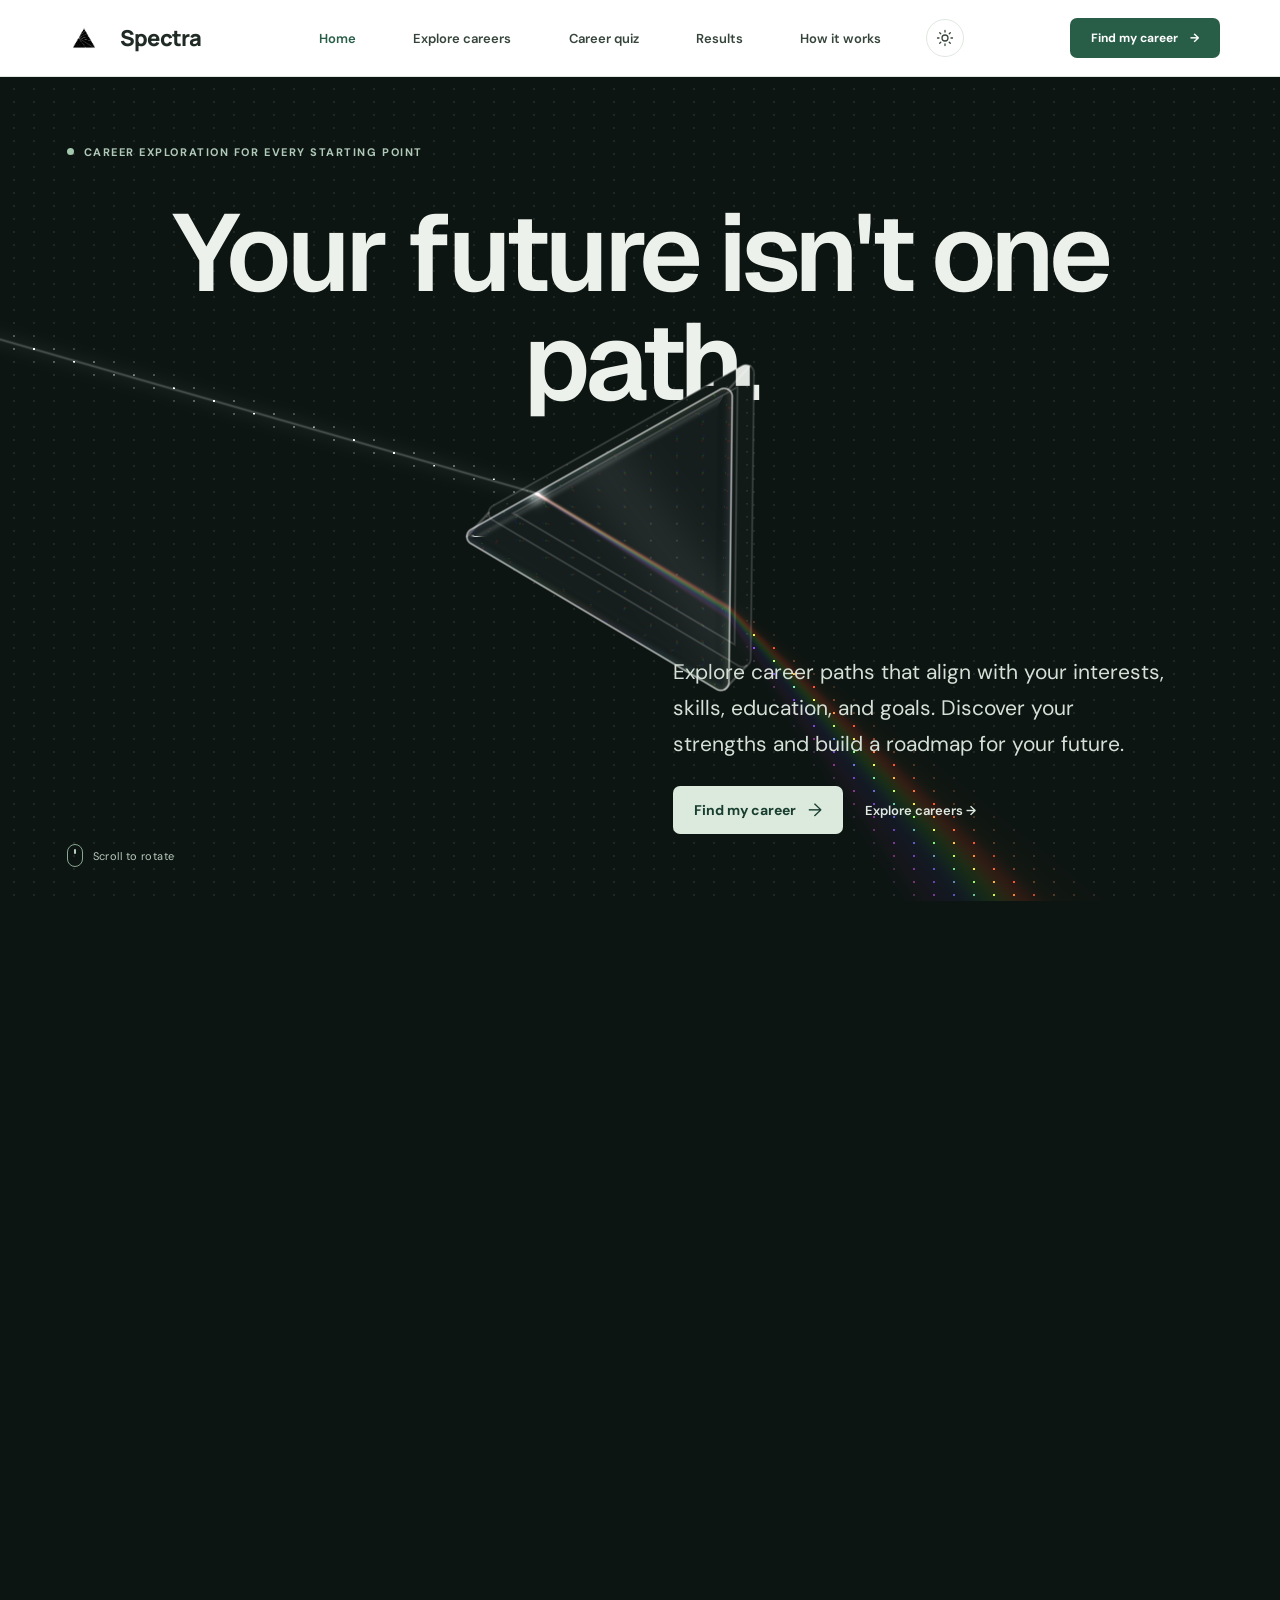
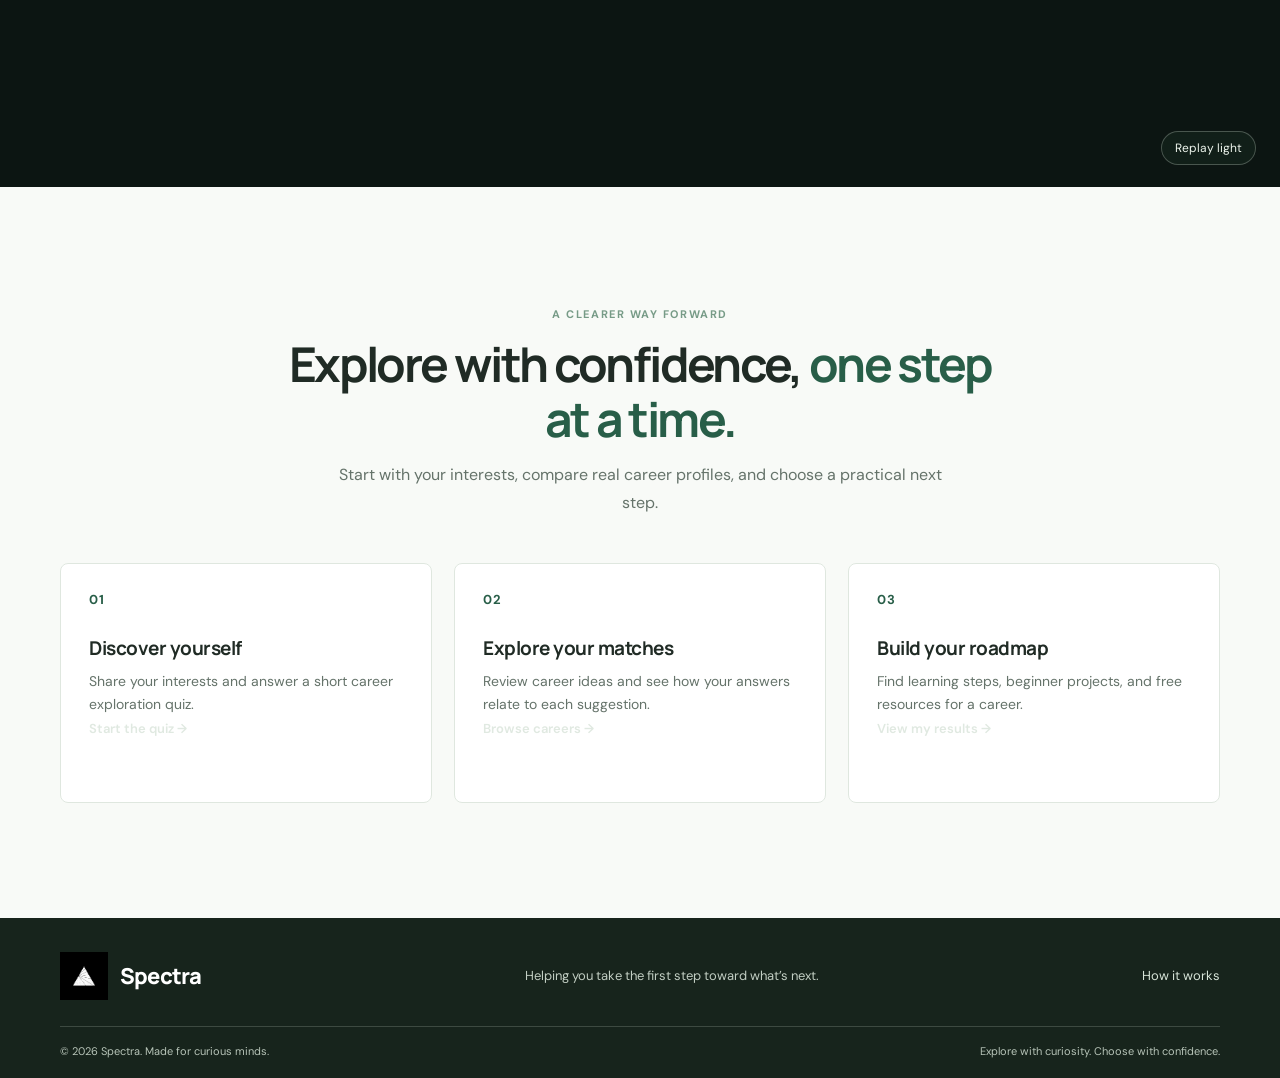
==== index.html @ 4585e91f "Build AI Career Navigator homepage" ====
<!doctype html>
<html lang="en">
<head>
  <meta charset="utf-8">
  <meta name="viewport" content="width=device-width, initial-scale=1">
  <meta name="theme-color" content="#f8faf7">
  <meta name="description" content="Explore career paths that connect your interests, skills, and goals with Spectra.">
  <title>Spectra — Find your direction</title>
  <script>
    (() => {
      let theme;
      try {
        theme = localStorage.getItem("spectra-theme");
      } catch (error) {
        console.warn("Could not read the saved theme preference.", error);
      }
      document.documentElement.dataset.theme = theme === "light" || theme === "dark"
        ? theme
        : (window.matchMedia("(prefers-color-scheme: dark)").matches ? "dark" : "light");
    })();
  </script>
  <link rel="preconnect" href="https://fonts.googleapis.com">
  <link rel="preconnect" href="https://fonts.gstatic.com" crossorigin>
  <link href="https://fonts.googleapis.com/css2?family=DM+Sans:wght@400;500;600;700&family=Manrope:wght@400;500;600;700;800&display=swap" rel="stylesheet">
  <link href="https://fonts.googleapis.com/css2?family=Geist:wght@400;500;600&display=swap" rel="stylesheet">
  <link rel="stylesheet" href="style.css">
  <script src="glass-prism.js" defer></script>
  <script src="script.js" defer></script>
</head>
<body>
  <header class="site-header">
    <nav class="navbar container" aria-label="Main navigation">
      <a class="brand" href="index.html" aria-label="Spectra home">
        <span class="brand-mark" aria-hidden="true"><img class="brand-logo-light" src="logo-light.jpeg" alt=""><img class="brand-logo-dark" src="logo-dark.jpeg" alt=""></span>
        <span>Spectra</span>
      </a>
      <button class="nav-toggle" id="nav-toggle" type="button" aria-expanded="false" aria-controls="nav-links" aria-label="Open navigation"><span></span><span></span><span></span></button>
      <div class="nav-links" id="nav-links">
        <span class="nav-hover-bg" aria-hidden="true"></span>
        <a class="nav-link" href="index.html">Home</a>
        <a class="nav-link" href="careers.html">Explore careers</a>
        <a class="nav-link" href="quiz.html">Career quiz</a>
        <a class="nav-link" href="results.html">Results</a>
        <a class="nav-link" href="about.html">How it works</a>
        <button class="theme-toggle" id="theme-toggle" type="button" aria-label="Switch theme" title="Switch theme">
          <svg class="theme-icon theme-icon-sun" viewBox="0 0 24 24" aria-hidden="true"><circle cx="12" cy="12" r="4"></circle><path d="M12 2v2m0 16v2M4.93 4.93l1.42 1.42m11.3 11.3 1.42 1.42M2 12h2m16 0h2M4.93 19.07l1.42-1.42m11.3-11.3 1.42-1.42"></path></svg>
          <svg class="theme-icon theme-icon-moon" viewBox="0 0 24 24" aria-hidden="true"><path d="M20.2 15.4A8.5 8.5 0 0 1 8.6 3.8 8.5 8.5 0 1 0 20.2 15.4Z"></path></svg>
        </button>
      </div>
      <a class="button button-small button-primary nav-cta" href="quiz.html">Find my career <span aria-hidden="true">→</span></a>
    </nav>
  </header>
  <main>
    <section class="hero prism-hero" id="home">
      <div class="prism-stage" id="prism-stage">
        <canvas class="prism-atmosphere" id="prism-atmosphere" aria-hidden="true"></canvas>
        <h1 class="visually-hidden">Your future isn't one path.</h1>
        <div class="prism-copy">
          <span class="prism-eyebrow"><span class="eyebrow-dot"></span> CAREER EXPLORATION FOR EVERY STARTING POINT</span>
          <div class="prism-bottom-copy">
            <p class="hero-description">Explore career paths that align with your interests, skills, education, and goals. Discover your strengths and build a roadmap for your future.</p>
            <div class="hero-actions">
              <a class="button button-primary explore-button" href="quiz.html">Find my career <span class="button-arrow" aria-hidden="true">→</span></a>
              <a class="text-link" href="careers.html">Explore careers <span aria-hidden="true">→</span></a>
            </div>
          </div>
        </div>
        <div class="prism-scroll-hint" id="prism-scroll-hint" aria-hidden="true"><span class="prism-scroll-wheel"></span><span id="prism-scroll-label">Scroll to rotate</span></div>
      </div>
      <button class="prism-replay" id="prism-replay" type="button">Replay light</button>
    </section>
    <section class="section-pad home-paths">
      <div class="container">
        <div class="section-heading">
          <span class="eyebrow">A CLEARER WAY FORWARD</span>
          <h2>Explore with confidence, <span class="highlight">one step at a time.</span></h2>
          <p>Start with your interests, compare real career profiles, and choose a practical next step.</p>
        </div>
        <div class="steps-grid">
          <article class="step-card"><div class="step-number">01</div><h3>Discover yourself</h3><p>Share your interests and answer a short career exploration quiz.</p><a class="text-link" href="quiz.html">Start the quiz →</a></article>
          <article class="step-card"><div class="step-number">02</div><h3>Explore your matches</h3><p>Review career ideas and see how your answers relate to each suggestion.</p><a class="text-link" href="careers.html">Browse careers →</a></article>
          <article class="step-card"><div class="step-number">03</div><h3>Build your roadmap</h3><p>Find learning steps, beginner projects, and free resources for a career.</p><a class="text-link" href="results.html">View my results →</a></article>
        </div>
      </div>
    </section>
  </main>
  <footer class="site-footer">
    <div class="container footer-main">
      <a class="brand footer-brand" href="index.html" aria-label="Spectra home"><span class="brand-mark" aria-hidden="true"><img class="brand-logo-dark" src="logo-dark.jpeg" alt=""></span><span>Spectra</span></a>
      <p>Helping you take the first step toward what’s next.</p>
      <a class="footer-top-link" href="about.html">How it works</a>
    </div>
    <div class="container footer-bottom"><span>© <span id="current-year">2026</span> Spectra. Made for curious minds.</span><span>Explore with curiosity. Choose with confidence.</span></div>
  </footer>
</body>
</html>
---- style.css ----
:root {
  color-scheme: light;
  --ink: #202b25;
  --ink-soft: #36453b;
  --muted: #65736a;
  --green: #285e48;
  --green-dark: #1b4936;
  --teal: #2d716c;
  --sage: #e8efe8;
  --paper: #f8faf7;
  --surface: #fff;
  --line: #dfe7df;
  --line-strong: #cbd8cd;
  --heading-font: "Manrope", sans-serif;
  --body-font: "DM Sans", sans-serif;
  --header-height: 76px;
}

* {
  box-sizing: border-box;
}

html {
  scroll-behavior: smooth;
  scroll-padding-top: calc(var(--header-height) + 20px);
}

body {
  margin: 0;
  background: var(--paper);
  color: var(--ink);
  font-family: var(--body-font);
  -webkit-font-smoothing: antialiased;
}

body,
button,
input,
select {
  font-family: var(--body-font);
}

a {
  color: inherit;
  text-decoration: none;
}

button {
  color: inherit;
}

button,
input,
select {
  font: inherit;
}

button:focus-visible,
a:focus-visible,
input:focus-visible,
select:focus-visible,
summary:focus-visible {
  outline: 3px solid #7cb5a2;
  outline-offset: 3px;
}

[hidden] {
  display: none !important;
}

.container {
  width: min(1160px, calc(100% - 56px));
  margin-inline: auto;
}

.visually-hidden {
  position: absolute !important;
  width: 1px;
  height: 1px;
  overflow: hidden;
  clip: rect(0, 0, 0, 0);
  white-space: nowrap;
  clip-path: inset(50%);
}

.site-header {
  position: sticky;
  z-index: 20;
  top: 0;
  border-bottom: 1px solid var(--line);
  background: rgb(255 255 255 / 96%);
  backdrop-filter: blur(14px);
}

.navbar {
  display: flex;
  min-height: var(--header-height);
  align-items: center;
  justify-content: space-between;
  gap: 26px;
}

.brand {
  display: inline-flex;
  flex: 0 0 auto;
  align-items: center;
  gap: 12px;
  font-family: var(--heading-font);
  font-size: 22px;
  font-weight: 800;
  letter-spacing: -0.8px;
}

.brand-mark {
  display: grid;
  width: 48px;
  height: 48px;
  place-items: center;
  color: var(--green);
}

.brand-mark img {
  grid-area: 1 / 1;
  display: block;
  width: 100%;
  height: 100%;
  object-fit: contain;
}

.brand-mark img.brand-logo-dark {
  display: none;
}

[data-theme="dark"] .brand-mark .brand-logo-light {
  display: none;
}

[data-theme="dark"] .brand-mark img.brand-logo-dark,
.footer-brand .brand-mark img.brand-logo-dark {
  display: block;
}

.brand-accent {
  color: var(--teal);
}

.nav-links {
  position: relative;
  display: flex;
  align-items: center;
  gap: clamp(16px, 2.6vw, 34px);
  color: var(--ink-soft);
  font-size: 13px;
  font-weight: 600;
}

.nav-link {
  position: relative;
  z-index: 1;
  display: inline-flex;
  min-height: 36px;
  align-items: center;
  padding: 0 12px;
  border-radius: 999px;
  transition: color 180ms ease;
  white-space: nowrap;
}

.nav-hover-bg {
  position: absolute;
  z-index: 0;
  top: 0;
  left: 0;
  width: 0;
  height: 0;
  border-radius: 999px;
  background: color-mix(in srgb, var(--green) 11%, transparent);
  opacity: 0;
  pointer-events: none;
  transform: translate3d(0, 0, 0);
  transition: width 220ms ease, height 220ms ease, opacity 140ms ease, transform 260ms cubic-bezier(0.2, 0.8, 0.2, 1);
}

.nav-links.has-active-link .nav-hover-bg {
  opacity: 1;
}

.nav-links .nav-link:hover,
.nav-links .nav-link:focus-visible,
.nav-links .nav-link[aria-current="page"] {
  color: var(--green);
}

.nav-links .theme-toggle {
  position: relative;
  z-index: 1;
}

.footer-top-link,
.text-link {
  transition: color 160ms ease;
}

.footer-top-link:hover,
.text-link:hover {
  color: var(--green);
}

.theme-toggle {
  display: inline-flex;
  width: 38px;
  height: 38px;
  flex: 0 0 auto;
  align-items: center;
  justify-content: center;
  border: 1px solid var(--line);
  border-radius: 50%;
  background: var(--surface);
  color: var(--ink-soft);
  cursor: pointer;
  transition: background-color 160ms ease, border-color 160ms ease, color 160ms ease;
}

.theme-toggle:hover {
  border-color: var(--green);
  color: var(--green);
}

.theme-icon {
  width: 18px;
  height: 18px;
  fill: none;
  stroke: currentColor;
  stroke-linecap: round;
  stroke-linejoin: round;
  stroke-width: 1.7;
}

.theme-icon-moon,
[data-theme="dark"] .theme-icon-sun {
  display: none;
}

[data-theme="dark"] .theme-icon-moon {
  display: block;
}

.nav-toggle {
  display: none;
}

.button {
  display: inline-flex;
  min-height: 50px;
  align-items: center;
  justify-content: center;
  gap: 12px;
  border: 1px solid transparent;
  border-radius: 7px;
  cursor: pointer;
  font-size: 14px;
  font-weight: 700;
  transition: background-color 160ms ease, border-color 160ms ease, transform 160ms ease;
}

.button:hover {
  transform: translateY(-1px);
}

.button-small {
  min-height: 40px;
  padding: 0 15px;
  font-size: 12px;
}

.button-primary {
  padding: 0 20px;
  background: var(--green);
  color: #fff;
}

.button-primary:hover {
  background: var(--green-dark);
}

.button-outline {
  border-color: var(--line-strong);
  background: var(--surface);
  color: var(--ink);
}

.button-outline:hover {
  border-color: var(--green);
  background: #f5f8f4;
}

.button-arrow {
  font-size: 18px;
  font-weight: 400;
}

.prism-hero {
  position: relative;
  height: 190svh;
  min-height: 1100px;
  background: #0c1512;
}

.prism-stage {
  position: sticky;
  top: var(--header-height);
  height: calc(100svh - var(--header-height));
  min-height: 540px;
  overflow: hidden;
  isolation: isolate;
  background: #0c1512;
  color: #f4f8f3;
  --prism-background: #0c1512;
}

.prism-atmosphere {
  position: absolute;
  z-index: 0;
  inset: 0;
  display: block;
  width: 100%;
  height: 100%;
  pointer-events: none;
}

.prism-copy {
  position: absolute;
  z-index: 1;
  inset: 0;
  display: flex;
  flex-direction: column;
  justify-content: space-between;
  padding: clamp(28px, 5.2vw, 76px);
  transition: opacity 300ms ease;
}

.prism-eyebrow,
.eyebrow {
  display: inline-flex;
  align-items: center;
  gap: 10px;
  color: #779b87;
  font-size: 11px;
  font-weight: 700;
  letter-spacing: 0.14em;
  line-height: 1.5;
}

.prism-eyebrow {
  color: #b0c9b9;
}

.eyebrow-dot {
  width: 7px;
  height: 7px;
  border-radius: 50%;
  background: #a4c8ae;
}

.prism-bottom-copy {
  width: min(540px, 100%);
  margin-left: auto;
}

.hero-description {
  max-width: 500px;
  margin: 0 0 24px;
  color: #d5e0d7;
  font-size: clamp(17px, 2vw, 21px);
  line-height: 1.7;
}

.hero-actions {
  display: flex;
  flex-wrap: wrap;
  align-items: center;
  gap: 22px;
}

.explore-button {
  min-height: 48px;
  background: #dceade;
  color: #183e2f;
}

.explore-button:hover {
  background: #f0f6ef;
}

.text-link {
  color: #e0e9e1;
  font-size: 13px;
  font-weight: 600;
}

.prism-scroll-hint {
  position: absolute;
  bottom: 34px;
  left: clamp(28px, 5.2vw, 76px);
  display: flex;
  align-items: center;
  gap: 10px;
  color: #b8c9bd;
  font-size: 11px;
  letter-spacing: 0.04em;
  transition: opacity 180ms ease;
}

.prism-scroll-wheel {
  position: relative;
  width: 16px;
  height: 23px;
  border: 1px solid #89a894;
  border-radius: 12px;
}

.prism-scroll-wheel::after {
  position: absolute;
  top: 4px;
  left: 6px;
  width: 2px;
  height: 5px;
  border-radius: 2px;
  background: #b7d1be;
  content: "";
}

.prism-replay {
  position: absolute;
  z-index: 3;
  right: 24px;
  bottom: 22px;
  padding: 8px 13px;
  border: 1px solid rgb(237 246 238 / 25%);
  border-radius: 999px;
  background: rgb(20 36 28 / 72%);
  color: #eef5ed;
  cursor: pointer;
  font-size: 12px;
  backdrop-filter: blur(8px);
}

.prism-webgl-fallback .prism-hero h1 {
  position: absolute !important;
  z-index: 2;
  top: 29%;
  left: 50%;
  width: min(90%, 1000px);
  height: auto;
  overflow: visible;
  clip: auto;
  clip-path: none;
  color: #f6f8f5;
  font-family: var(--heading-font);
  font-size: clamp(42px, 8vw, 100px);
  font-weight: 600;
  letter-spacing: -0.06em;
  line-height: 1.04;
  text-align: center;
  transform: translateX(-50%);
  white-space: normal;
}

.prism-webgl-fallback .prism-atmosphere {
  display: none;
}

.section-pad {
  padding: clamp(76px, 9vw, 124px) 0;
}

.how-section,
.finder-section,
.careers-section {
  background: var(--surface);
}

.benefits-section {
  background: #edf3ee;
}

.section-heading {
  max-width: 730px;
  margin: 0 auto 46px;
  text-align: center;
}

.section-heading-left {
  margin: 0;
  text-align: left;
}

.section-heading h2,
.section-heading h1,
.final-cta h2 {
  margin: 14px 0 14px;
  color: var(--ink);
  font-family: var(--heading-font);
  font-size: clamp(30px, 4.3vw, 48px);
  font-weight: 700;
  letter-spacing: -0.055em;
  line-height: 1.14;
}

.highlight {
  color: var(--green);
}

.section-heading > p,
.final-cta p {
  max-width: 640px;
  margin: 0 auto;
  color: var(--muted);
  font-size: 16px;
  line-height: 1.75;
}

.section-heading-left > p {
  margin-inline: 0;
}

.steps-grid {
  display: grid;
  grid-template-columns: repeat(3, minmax(0, 1fr));
  gap: 22px;
}

.step-card {
  position: relative;
  min-height: 240px;
  padding: 27px 28px;
  border: 1px solid var(--line);
  border-radius: 8px;
  background: #fff;
}

.step-number {
  display: flex;
  align-items: center;
  gap: 14px;
  color: var(--green);
  font-size: 13px;
  font-weight: 700;
  letter-spacing: 0.08em;
}

.step-icon {
  width: 24px;
  height: 24px;
  border: 1px solid #b7cbbb;
  border-radius: 50%;
  background: #f3f7f2;
}

.step-card h3,
.benefit-item h3 {
  margin: 27px 0 9px;
  font-family: var(--heading-font);
  font-size: 19px;
  letter-spacing: -0.025em;
}

.step-card p,
.benefit-item p {
  margin: 0;
  color: var(--muted);
  font-size: 14px;
  line-height: 1.7;
}

.step-connector {
  position: absolute;
  top: 31px;
  right: 25px;
  color: #9aafa0;
}

.benefits-layout {
  display: grid;
  grid-template-columns: 0.9fr 1.1fr;
  align-items: center;
  gap: clamp(42px, 8vw, 100px);
}

.benefit-list {
  border-top: 1px solid #cfdbd0;
}

.benefit-item {
  display: grid;
  grid-template-columns: 44px 1fr;
  gap: 14px;
  padding: 21px 0;
  border-bottom: 1px solid #cfdbd0;
}

.benefit-item > span {
  padding-top: 3px;
  color: var(--green);
  font-size: 12px;
  font-weight: 700;
  letter-spacing: 0.1em;
}

.benefit-item h3 {
  margin: 0 0 5px;
  font-size: 16px;
}

.finder-form {
  display: grid;
  grid-template-columns: repeat(2, minmax(0, 1fr));
  gap: 19px;
  padding: clamp(22px, 4vw, 40px);
  border: 1px solid var(--line);
  border-radius: 9px;
  background: #fff;
}

.form-field {
  display: flex;
  min-width: 0;
  flex-direction: column;
  gap: 8px;
}

.form-field label,
.search-field label {
  color: var(--ink-soft);
  font-size: 13px;
  font-weight: 700;
}

.form-field label span {
  display: block;
  margin-top: 3px;
  color: #78857c;
  font-size: 11px;
  font-weight: 400;
}

.form-field input,
.form-field select,
.search-field input {
  width: 100%;
  min-height: 46px;
  padding: 10px 13px;
  border: 1px solid var(--line-strong);
  border-radius: 5px;
  background: #fff;
  color: var(--ink);
  font-size: 14px;
}

.form-field input::placeholder,
.search-field input::placeholder {
  color: #909b92;
}

.form-actions {
  display: flex;
  grid-column: 1 / -1;
  flex-wrap: wrap;
  gap: 12px;
  margin-top: 4px;
}

.matching-note,
.careers-footnote,
.quiz-disclaimer {
  color: var(--muted);
  font-size: 12px;
  line-height: 1.7;
}

.matching-note {
  margin: 18px 0 0;
}

.quiz-section {
  background: #f3f7f3;
}

.quiz-section .section-heading {
  margin-bottom: 34px;
}

.quiz-section .section-heading > p {
  max-width: 690px;
}

.quiz-start,
.quiz-panel,
.results-dashboard {
  width: min(820px, 100%);
  margin-inline: auto;
  padding: clamp(22px, 4vw, 42px);
  border: 1px solid var(--line);
  border-radius: 9px;
  background: #fff;
}

.quiz-start {
  text-align: center;
}

.quiz-start p {
  margin: 15px 0 0;
  color: var(--muted);
  font-size: 13px;
}

.quiz-progress-row {
  display: flex;
  justify-content: space-between;
  gap: 18px;
  margin-bottom: 12px;
}

.quiz-progress-label {
  color: var(--green-dark);
  font-size: 14px;
  font-weight: 700;
}

.quiz-progress-hint {
  color: var(--muted);
  font-size: 12px;
}

.quiz-progress {
  display: block;
  width: 100%;
  height: 7px;
  margin-bottom: 32px;
  overflow: hidden;
  border: 0;
  border-radius: 5px;
  background: #e9eee9;
  accent-color: var(--green);
}

.quiz-progress::-webkit-progress-bar {
  border-radius: 5px;
  background: #e9eee9;
}

.quiz-progress::-webkit-progress-value {
  border-radius: 5px;
  background: var(--green);
}

.quiz-progress::-moz-progress-bar {
  border-radius: 5px;
  background: var(--green);
}

.quiz-question {
  transition: opacity 120ms ease, transform 120ms ease;
}

.quiz-question.is-transitioning {
  opacity: 0;
  transform: translateY(5px);
}

.quiz-question h3 {
  min-height: 72px;
  margin: 0 0 32px;
  color: var(--ink);
  font-family: var(--heading-font);
  font-size: clamp(23px, 3.4vw, 32px);
  letter-spacing: -0.04em;
  line-height: 1.35;
  text-align: center;
}

.likert-scale {
  display: grid;
  grid-template-columns: minmax(102px, 1fr) repeat(5, minmax(42px, 54px)) minmax(102px, 1fr);
  align-items: center;
  justify-content: center;
  gap: clamp(4px, 1.4vw, 16px);
}

.likert-endpoint {
  color: var(--ink-soft);
  font-size: 11px;
  font-weight: 600;
  line-height: 1.4;
}

.likert-end {
  text-align: right;
}

.likert-point {
  position: relative;
  display: flex;
  min-height: 54px;
  flex-direction: column;
  align-items: center;
  justify-content: center;
  gap: 6px;
  cursor: pointer;
}

.likert-point input {
  position: absolute;
  width: 1px;
  height: 1px;
  opacity: 0;
}

.likert-dot {
  width: 20px;
  height: 20px;
  border: 2px solid #9aab9e;
  border-radius: 50%;
  background: #fff;
  transition: background-color 120ms ease, border-color 120ms ease, box-shadow 120ms ease;
}

.likert-point:hover .likert-dot {
  border-color: var(--green);
}

.likert-point input:checked + .likert-dot {
  border-color: var(--green);
  background: var(--green);
  box-shadow: inset 0 0 0 4px #fff;
}

.likert-point input:focus-visible + .likert-dot {
  outline: 3px solid #7cb5a2;
  outline-offset: 4px;
}

.likert-value {
  color: var(--muted);
  font-size: 11px;
}

.likert-point input:checked ~ .likert-value {
  color: var(--green-dark);
  font-weight: 700;
}

.quiz-error {
  margin: 18px 0 0;
  color: #9f3b32;
  font-size: 13px;
  text-align: center;
}

.quiz-actions {
  display: flex;
  justify-content: flex-start;
  margin-top: 30px;
}

.quiz-continue {
  display: flex;
  margin: 18px auto 0;
}

.quiz-actions .button:disabled {
  cursor: not-allowed;
  opacity: 0.5;
}

.quiz-disclaimer {
  margin: 22px 0 0;
  text-align: center;
}

.results-dashboard {
  display: grid;
  gap: 28px;
  width: min(1080px, 100%);
}

.results-heading {
  margin: 0;
}

.results-heading h2,
.results-heading h3 {
  margin: 8px 0 10px;
  font-family: var(--heading-font);
  letter-spacing: -0.04em;
}

.results-heading h2 {
  font-size: clamp(27px, 4vw, 38px);
}

.results-heading h3 {
  font-size: 22px;
}

.results-heading p {
  color: var(--muted);
  font-size: 13px;
  line-height: 1.75;
}

.dashboard-grid {
  display: grid;
  grid-template-columns: repeat(2, minmax(0, 1fr));
  gap: 14px;
}

.dashboard-panel {
  min-width: 0;
  padding: 20px;
  border: 1px solid var(--line);
  border-radius: 7px;
  background: #fff;
}

.dashboard-panel h3 {
  margin: 0 0 12px;
  font-family: var(--heading-font);
  font-size: 16px;
}

.dashboard-panel p,
.dashboard-panel li {
  color: var(--muted);
  font-size: 13px;
  line-height: 1.7;
}

.dashboard-panel ul,
.reflection-panel ul,
.career-details ul,
.career-details ol {
  padding-left: 20px;
}

.dashboard-panel li + li,
.career-details li + li {
  margin-top: 7px;
}

.answer-review {
  margin-top: 16px;
}

.answer-review summary,
.career-details summary {
  color: var(--green-dark);
  cursor: pointer;
  font-size: 13px;
  font-weight: 700;
}

.roadmap-panel,
.reflection-panel {
  background: #f7faf6;
}

.results-actions {
  display: flex;
  flex-wrap: wrap;
  gap: 12px;
}

.alternative-section {
  display: grid;
  gap: 14px;
}

.careers-section {
  background: #fff;
}

.careers-heading {
  display: flex;
  align-items: end;
  justify-content: space-between;
  gap: 24px;
  margin-bottom: 30px;
}

.careers-heading .section-heading {
  margin-bottom: 0;
}

.category-count {
  flex: 0 0 auto;
  padding-bottom: 6px;
  color: var(--green);
  font-size: 11px;
  font-weight: 700;
  letter-spacing: 0.1em;
}

.career-category-filter {
  display: flex;
  flex-wrap: wrap;
  gap: 8px;
  margin: 0 0 26px;
}

.category-filter {
  min-height: 36px;
  padding: 0 13px;
  border: 1px solid var(--line-strong);
  border-radius: 999px;
  background: #fff;
  color: var(--ink-soft);
  cursor: pointer;
  font-size: 12px;
  font-weight: 600;
  transition: background-color 150ms ease, border-color 150ms ease, color 150ms ease;
}

.category-filter:hover {
  border-color: var(--green);
}

.category-filter.is-active {
  border-color: var(--green);
  background: var(--green);
  color: #fff;
}

.search-field {
  width: min(520px, 100%);
  margin-bottom: 8px;
}

.search-field label {
  display: block;
  margin-bottom: 8px;
}

.search-status {
  min-height: 20px;
  margin: 0 0 17px;
  color: var(--muted);
  font-size: 12px;
}

.resource-intro {
  margin: -4px 0 16px;
  color: var(--muted);
  font-size: 13px;
  line-height: 1.6;
}

.career-grid {
  display: grid;
  grid-template-columns: repeat(3, minmax(0, 1fr));
  align-items: start;
  gap: 16px;
}

.career-card {
  min-width: 0;
  padding: 21px;
  border: 1px solid var(--line);
  border-radius: 7px;
  background: #fff;
}

.career-card-top,
.career-card-title-row {
  display: flex;
  align-items: center;
  justify-content: space-between;
  gap: 12px;
}

.career-index {
  color: #76867a;
  font-size: 10px;
  font-weight: 700;
  letter-spacing: 0.12em;
}

.career-icon {
  display: none;
}

.career-card h3 {
  margin: 19px 0 8px;
  font-family: var(--heading-font);
  font-size: 17px;
  letter-spacing: -0.025em;
  line-height: 1.35;
}

.career-card p {
  color: var(--muted);
  font-size: 13px;
  line-height: 1.65;
}

.career-extra-reason {
  padding: 10px;
  border-left: 2px solid #7da58a;
  background: #f3f7f2;
}

.match-badge,
.career-match {
  display: inline-flex;
  flex: 0 0 auto;
  align-items: center;
  padding: 5px 8px;
  border-radius: 999px;
  background: #e9f2e9;
  color: var(--green-dark);
  font-size: 10px;
  font-weight: 700;
}

.career-details {
  margin-top: 17px;
  padding-top: 13px;
  border-top: 1px solid var(--line);
}

.career-details summary {
  line-height: 1.5;
}

.career-details h4 {
  margin: 17px 0 5px;
  color: var(--ink-soft);
  font-size: 12px;
}

.career-details p,
.career-details li {
  font-size: 12px;
  line-height: 1.65;
}

.career-details a {
  color: var(--green);
  text-decoration: underline;
  text-underline-offset: 2px;
}

.career-roadmap-link {
  min-height: 42px;
  margin-top: 14px;
  font-size: 12px;
}

.profile-data-note {
  padding-top: 10px;
  border-top: 1px solid var(--line);
  font-style: italic;
}

.empty-state {
  grid-column: 1 / -1;
  padding: 25px;
  border: 1px dashed var(--line-strong);
  border-radius: 7px;
  color: var(--muted);
  text-align: center;
}

.careers-footnote {
  margin: 23px 0 0;
}

.final-cta {
  background: #e8efe8;
}

.final-cta-inner {
  display: flex;
  align-items: center;
  justify-content: space-between;
  gap: 30px;
}

.final-cta h2 {
  font-size: clamp(30px, 4vw, 43px);
}

.final-cta p {
  margin-inline: 0;
}

.site-footer {
  padding: 34px 0 20px;
  background: #17241c;
  color: #e8eee8;
}

.footer-main {
  display: flex;
  align-items: center;
  justify-content: space-between;
  gap: 22px;
  padding-bottom: 26px;
}

.footer-brand {
  color: #fff;
}

.footer-brand .brand-accent {
  color: #a9c9ae;
}

.footer-main p {
  margin: 0;
  color: #c2cec3;
  font-size: 13px;
}

.footer-top-link {
  color: #d7e4d8;
  font-size: 13px;
}

.roadmap-page {
  background: var(--paper);
}

.roadmap-content {
  align-items: stretch;
}

.roadmap-content > .dashboard-panel {
  align-self: start;
}

.roadmap-content h2 {
  margin-top: 0;
  font-family: var(--heading-font);
  font-size: 18px;
  letter-spacing: -0.025em;
}

.roadmap-content h3 {
  margin: 18px 0 6px;
  font-family: var(--heading-font);
  font-size: 14px;
}

.roadmap-back-links {
  justify-content: flex-start;
  margin-top: 30px;
}

.footer-bottom {
  display: flex;
  justify-content: space-between;
  gap: 18px;
  padding-top: 17px;
  border-top: 1px solid rgb(229 240 230 / 18%);
  color: #b7c4b8;
  font-size: 11px;
}

@media (max-width: 900px) {
  .container {
    width: min(100% - 40px, 760px);
  }

  .nav-links {
    gap: 15px;
    font-size: 12px;
  }

  .navbar {
    gap: 14px;
  }

  .career-grid {
    grid-template-columns: repeat(2, minmax(0, 1fr));
  }

  .benefits-layout {
    grid-template-columns: 1fr 1fr;
    gap: 35px;
  }
}

@media (max-width: 700px) {
  :root {
    --header-height: 66px;
  }

  .container {
    width: calc(100% - 36px);
  }

  .navbar {
    position: relative;
    min-height: var(--header-height);
  }

  .brand {
    font-size: 19px;
  }

  .brand-mark {
    width: 40px;
    height: 40px;
  }

  .nav-toggle {
    display: flex;
    width: 40px;
    height: 40px;
    flex-direction: column;
    align-items: center;
    justify-content: center;
    gap: 5px;
    margin-left: auto;
    padding: 0;
    border: 1px solid var(--line);
    border-radius: 5px;
    background: #fff;
    cursor: pointer;
  }

  .nav-toggle span {
    width: 17px;
    height: 2px;
    border-radius: 2px;
    background: var(--green-dark);
    transition: transform 150ms ease, opacity 150ms ease;
  }

  .nav-toggle[aria-expanded="true"] span:first-child {
    transform: translateY(7px) rotate(45deg);
  }

  .nav-toggle[aria-expanded="true"] span:nth-child(2) {
    opacity: 0;
  }

  .nav-toggle[aria-expanded="true"] span:last-child {
    transform: translateY(-7px) rotate(-45deg);
  }

  .nav-links {
    position: absolute;
    z-index: 2;
    top: calc(100% + 1px);
    right: 0;
    left: 0;
    display: none;
    align-items: stretch;
    gap: 0;
    padding: 8px 18px;
    border: 1px solid var(--line);
    border-radius: 0 0 7px 7px;
    background: #fff;
    box-shadow: 0 14px 24px rgb(20 40 25 / 10%);
  }

  .nav-links .nav-hover-bg {
    display: none;
  }

  .nav-links.is-open {
    display: flex;
    flex-direction: column;
  }

  .nav-links .nav-link {
    min-height: 44px;
    padding: 13px 0;
    border-bottom: 1px solid #edf1ed;
    border-radius: 0;
  }

  .nav-links .nav-link:last-of-type {
    border-bottom: 0;
  }

  .nav-links .theme-toggle {
    width: 100%;
    height: 44px;
    justify-content: flex-start;
    gap: 10px;
    padding: 0;
    border: 0;
    border-top: 1px solid var(--line);
    border-radius: 0;
    background: transparent;
  }

  .nav-links .theme-toggle::after {
    content: "Change theme";
    font-size: 13px;
    font-weight: 600;
  }

  .nav-cta {
    min-height: 38px;
    padding-inline: 11px;
    font-size: 11px;
  }

  .roadmap-content {
    grid-template-columns: 1fr;
  }

  .prism-hero {
    height: 170svh;
    min-height: 970px;
  }

  .prism-stage {
    min-height: 500px;
  }

  .prism-copy {
    padding: 26px 22px;
  }

  .prism-eyebrow {
    max-width: 260px;
    font-size: 9px;
  }

  .prism-bottom-copy {
    width: 100%;
    margin: 0;
    padding-bottom: 46px;
  }

  .hero-description {
    max-width: 450px;
    font-size: 16px;
  }

  .hero-actions {
    gap: 15px;
  }

  .prism-scroll-hint {
    bottom: 17px;
    left: 22px;
  }

  .prism-replay {
    right: 14px;
    bottom: 13px;
  }

  .section-pad {
    padding: 72px 0;
  }

  .section-heading {
    margin-bottom: 32px;
  }

  .section-heading h2,
  .final-cta h2 {
    font-size: clamp(29px, 7vw, 39px);
  }

  .section-heading > p,
  .final-cta p {
    font-size: 14px;
  }

  .steps-grid,
  .benefits-layout {
    grid-template-columns: 1fr;
  }

  .step-card {
    min-height: auto;
    padding: 23px;
  }

  .step-card h3 {
    margin-top: 19px;
  }

  .step-connector {
    display: none;
  }

  .benefits-layout {
    gap: 28px;
  }

  .finder-form {
    grid-template-columns: 1fr;
    gap: 16px;
    padding: 20px;
  }

  .form-actions {
    align-items: stretch;
    flex-direction: column;
  }

  .form-actions .button {
    width: 100%;
  }

  .quiz-start,
  .quiz-panel,
  .results-dashboard {
    padding: 20px;
  }

  .quiz-progress-row {
    align-items: flex-start;
    flex-direction: column;
    gap: 4px;
  }

  .quiz-progress {
    margin-bottom: 27px;
  }

  .quiz-question h3 {
    min-height: 0;
    margin-bottom: 26px;
    font-size: 23px;
  }

  .likert-scale {
    grid-template-columns: repeat(5, minmax(35px, 1fr));
    gap: 5px;
  }

  .likert-endpoint {
    grid-column: span 2;
    grid-row: 1;
    padding-bottom: 5px;
    font-size: 10px;
  }

  .likert-start {
    text-align: left;
  }

  .likert-end {
    grid-column: 4 / span 2;
    text-align: right;
  }

  .likert-point {
    grid-row: 2;
    min-height: 50px;
  }

  .likert-dot {
    width: 19px;
    height: 19px;
  }

  .dashboard-grid {
    grid-template-columns: 1fr;
  }

  .careers-heading {
    align-items: flex-start;
    flex-direction: column;
    gap: 16px;
  }

  .category-count {
    padding-bottom: 0;
  }

  .career-category-filter {
    flex-wrap: nowrap;
    overflow-x: auto;
    margin-right: -18px;
    padding: 2px 18px 8px 0;
    scrollbar-width: thin;
  }

  .category-filter {
    flex: 0 0 auto;
  }

  .career-grid {
    grid-template-columns: 1fr;
  }

  .final-cta-inner {
    align-items: flex-start;
    flex-direction: column;
  }

  .footer-main,
  .footer-bottom {
    align-items: flex-start;
    flex-direction: column;
  }
}

@media (max-width: 380px) {
  .container {
    width: calc(100% - 28px);
  }

  .nav-cta {
    max-width: 123px;
  }

  .prism-copy {
    padding-inline: 17px;
  }

  .likert-scale {
    gap: 1px;
  }

  .likert-endpoint {
    font-size: 9px;
  }
}

[data-theme="dark"] {
  color-scheme: dark;
  --ink: #e6eee8;
  --ink-soft: #c6d3c9;
  --muted: #a4b2a8;
  --green: #91c5a3;
  --green-dark: #a8d4b4;
  --teal: #80c4b9;
  --sage: #243329;
  --paper: #101713;
  --surface: #18221b;
  --line: #2b3a30;
  --line-strong: #405346;
}

[data-theme="dark"] .site-header {
  background: rgb(20 30 24 / 96%);
}

[data-theme="dark"] .button-outline:hover,
[data-theme="dark"] .benefits-section,
[data-theme="dark"] .quiz-section,
[data-theme="dark"] .roadmap-panel,
[data-theme="dark"] .reflection-panel {
  background: #202d24;
}

[data-theme="dark"] .step-card,
[data-theme="dark"] .careers-section,
[data-theme="dark"] .finder-form,
[data-theme="dark"] .form-field input,
[data-theme="dark"] .form-field select,
[data-theme="dark"] .search-field input,
[data-theme="dark"] .quiz-start,
[data-theme="dark"] .quiz-panel,
[data-theme="dark"] .results-dashboard,
[data-theme="dark"] .dashboard-panel,
[data-theme="dark"] .category-filter,
[data-theme="dark"] .career-card,
[data-theme="dark"] .nav-toggle,
[data-theme="dark"] .nav-links {
  background: var(--surface);
  color: var(--ink);
}

[data-theme="dark"] .form-field input::placeholder,
[data-theme="dark"] .search-field input::placeholder {
  color: #94a399;
}

[data-theme="dark"] .step-icon,
[data-theme="dark"] .career-extra-reason,
[data-theme="dark"] .match-badge,
[data-theme="dark"] .career-match,
[data-theme="dark"] .final-cta {
  background: #26372b;
  color: var(--green-dark);
}

[data-theme="dark"] .benefit-list,
[data-theme="dark"] .benefit-item,
[data-theme="dark"] .career-details,
[data-theme="dark"] .profile-data-note {
  border-color: var(--line);
}

[data-theme="dark"] .likert-dot {
  background: var(--surface);
}

[data-theme="dark"] .likert-point input:checked + .likert-dot {
  box-shadow: inset 0 0 0 4px var(--surface);
}

[data-theme="dark"] .quiz-progress,
[data-theme="dark"] .quiz-progress::-webkit-progress-bar {
  background: #2b3a30;
}

[data-theme="dark"] .nav-links a {
  border-color: var(--line);
}

[data-theme="dark"] .nav-hover-bg {
  background: color-mix(in srgb, var(--green) 17%, transparent);
}

@media (prefers-reduced-motion: reduce) {
  *,
  *::before,
  *::after {
    scroll-behavior: auto !important;
    animation-duration: 0.01ms !important;
    animation-iteration-count: 1 !important;
    transition-duration: 0.01ms !important;
  }
}
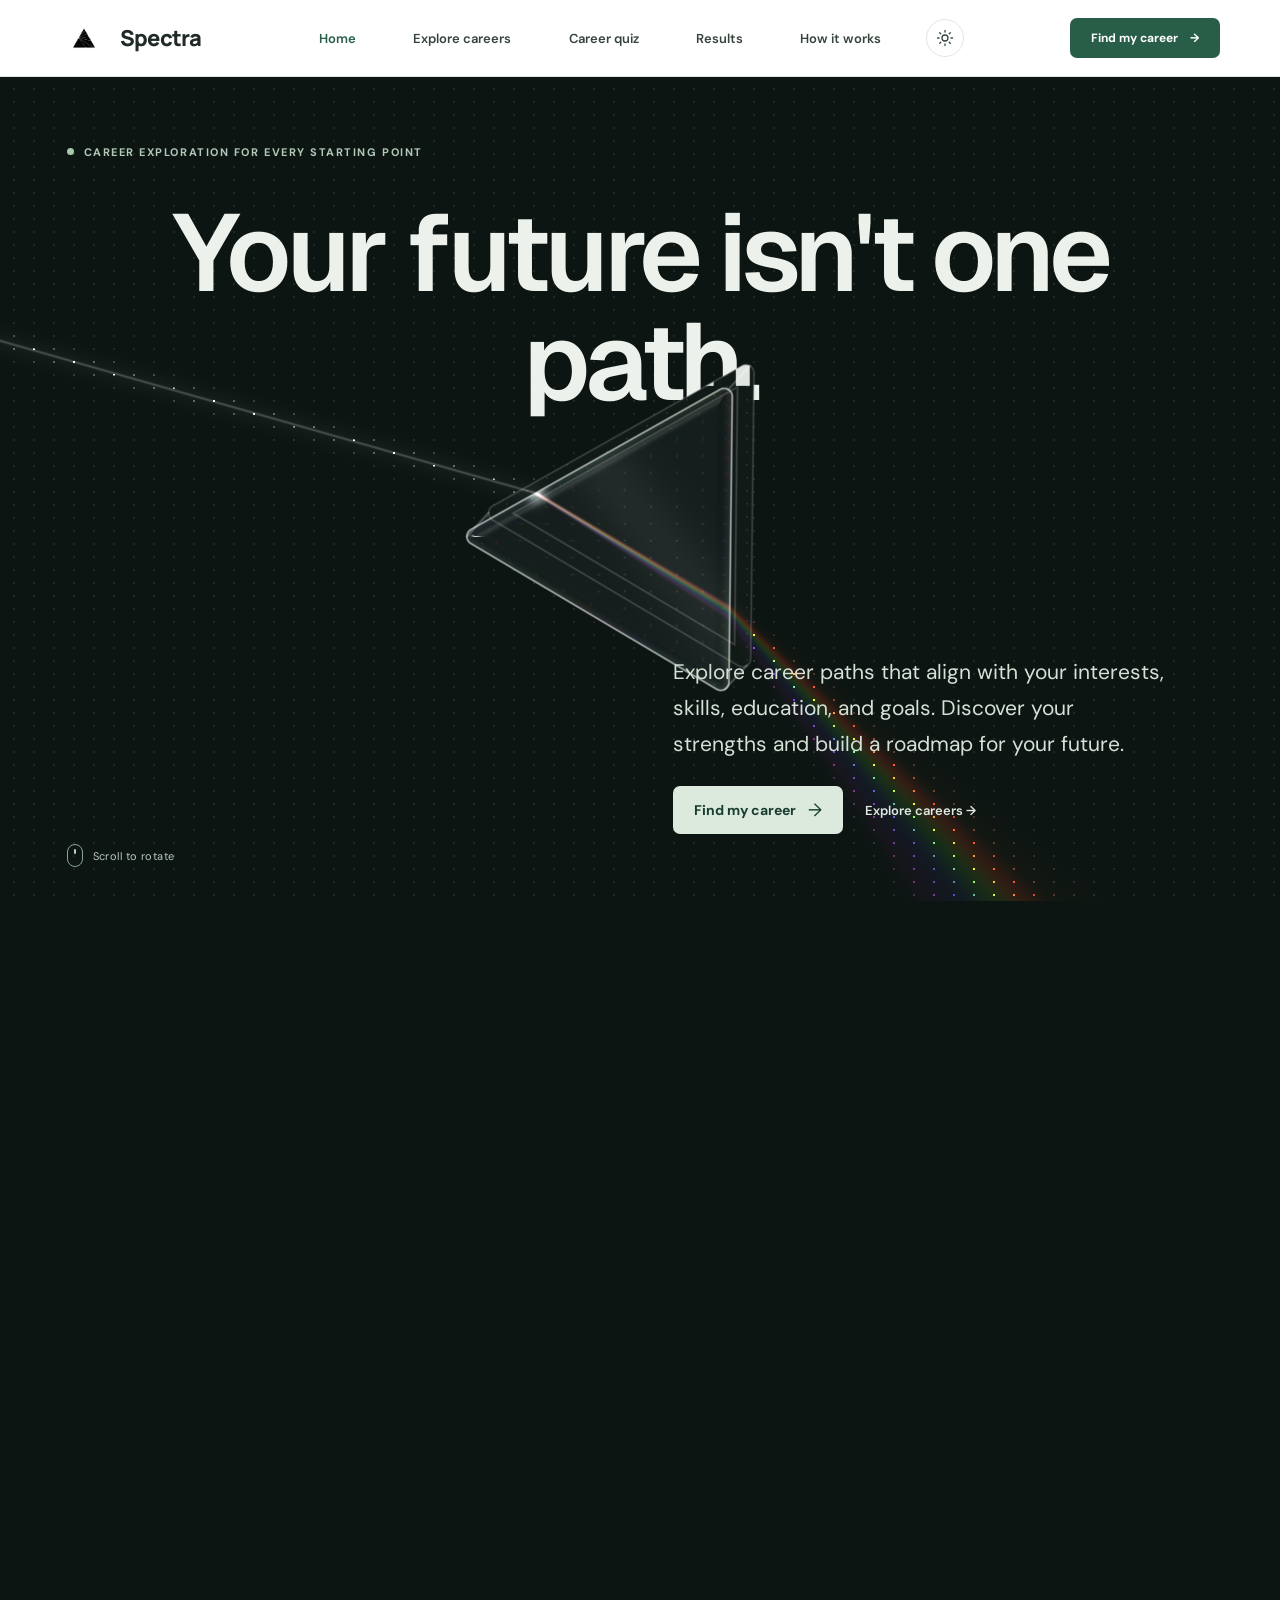
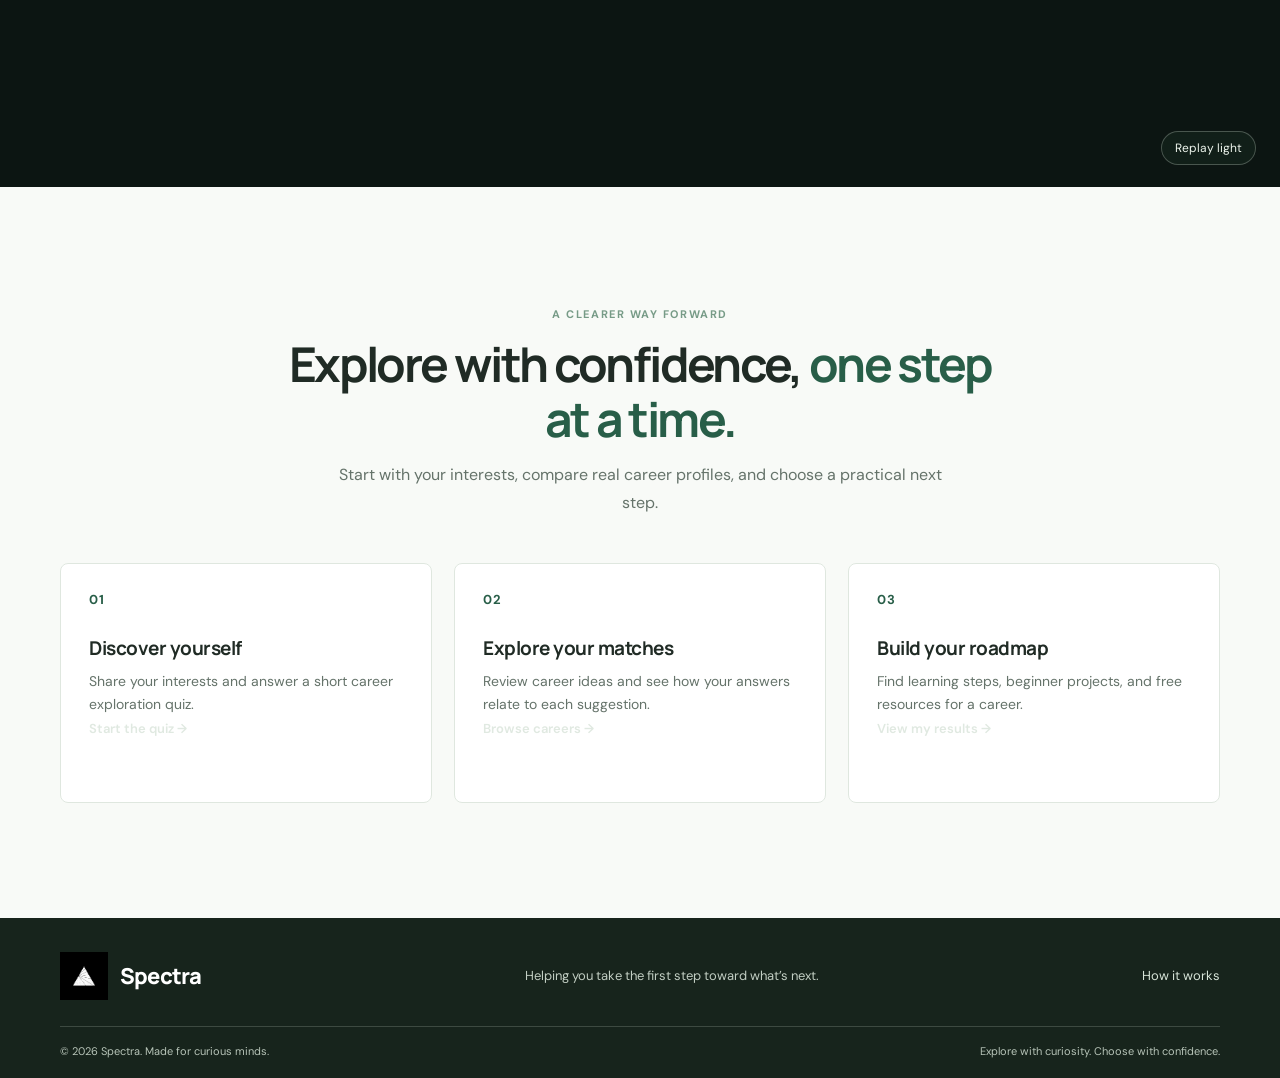
==== commit 4aa63a18: "Merge branch 'main' of https://github.com/TOSIFFF19/Hackathon-Project" ====
--- a/index.html
+++ b/index.html
@@ -30,8 +30,11 @@
 <body>
   <header class="site-header">
     <nav class="navbar container" aria-label="Main navigation">
-      <a class="brand" href="index.html" aria-label="Spectra home">
-        <span class="brand-mark" aria-hidden="true"><img class="brand-logo-light" src="logo-light.jpeg" alt=""><img class="brand-logo-dark" src="logo-dark.jpeg" alt=""></span>
+      <a class="brand" href="#home" aria-label="Spectra home">
+        <span class="brand-mark" aria-hidden="true">
+          <img class="brand-logo-light" src="logo-light.jpeg" alt="">
+          <img class="brand-logo-dark" src="logo-dark.jpeg" alt="">
+        </span>
         <span>Spectra</span>
       </a>
       <button class="nav-toggle" id="nav-toggle" type="button" aria-expanded="false" aria-controls="nav-links" aria-label="Open navigation"><span></span><span></span><span></span></button>
@@ -86,7 +89,12 @@
   </main>
   <footer class="site-footer">
     <div class="container footer-main">
-      <a class="brand footer-brand" href="index.html" aria-label="Spectra home"><span class="brand-mark" aria-hidden="true"><img class="brand-logo-dark" src="logo-dark.jpeg" alt=""></span><span>Spectra</span></a>
+      <a class="brand footer-brand" href="#home" aria-label="Spectra home">
+        <span class="brand-mark" aria-hidden="true">
+          <img class="brand-logo-dark" src="logo-dark.jpeg" alt="">
+        </span>
+        <span>Spectra</span>
+      </a>
       <p>Helping you take the first step toward what’s next.</p>
       <a class="footer-top-link" href="about.html">How it works</a>
     </div>
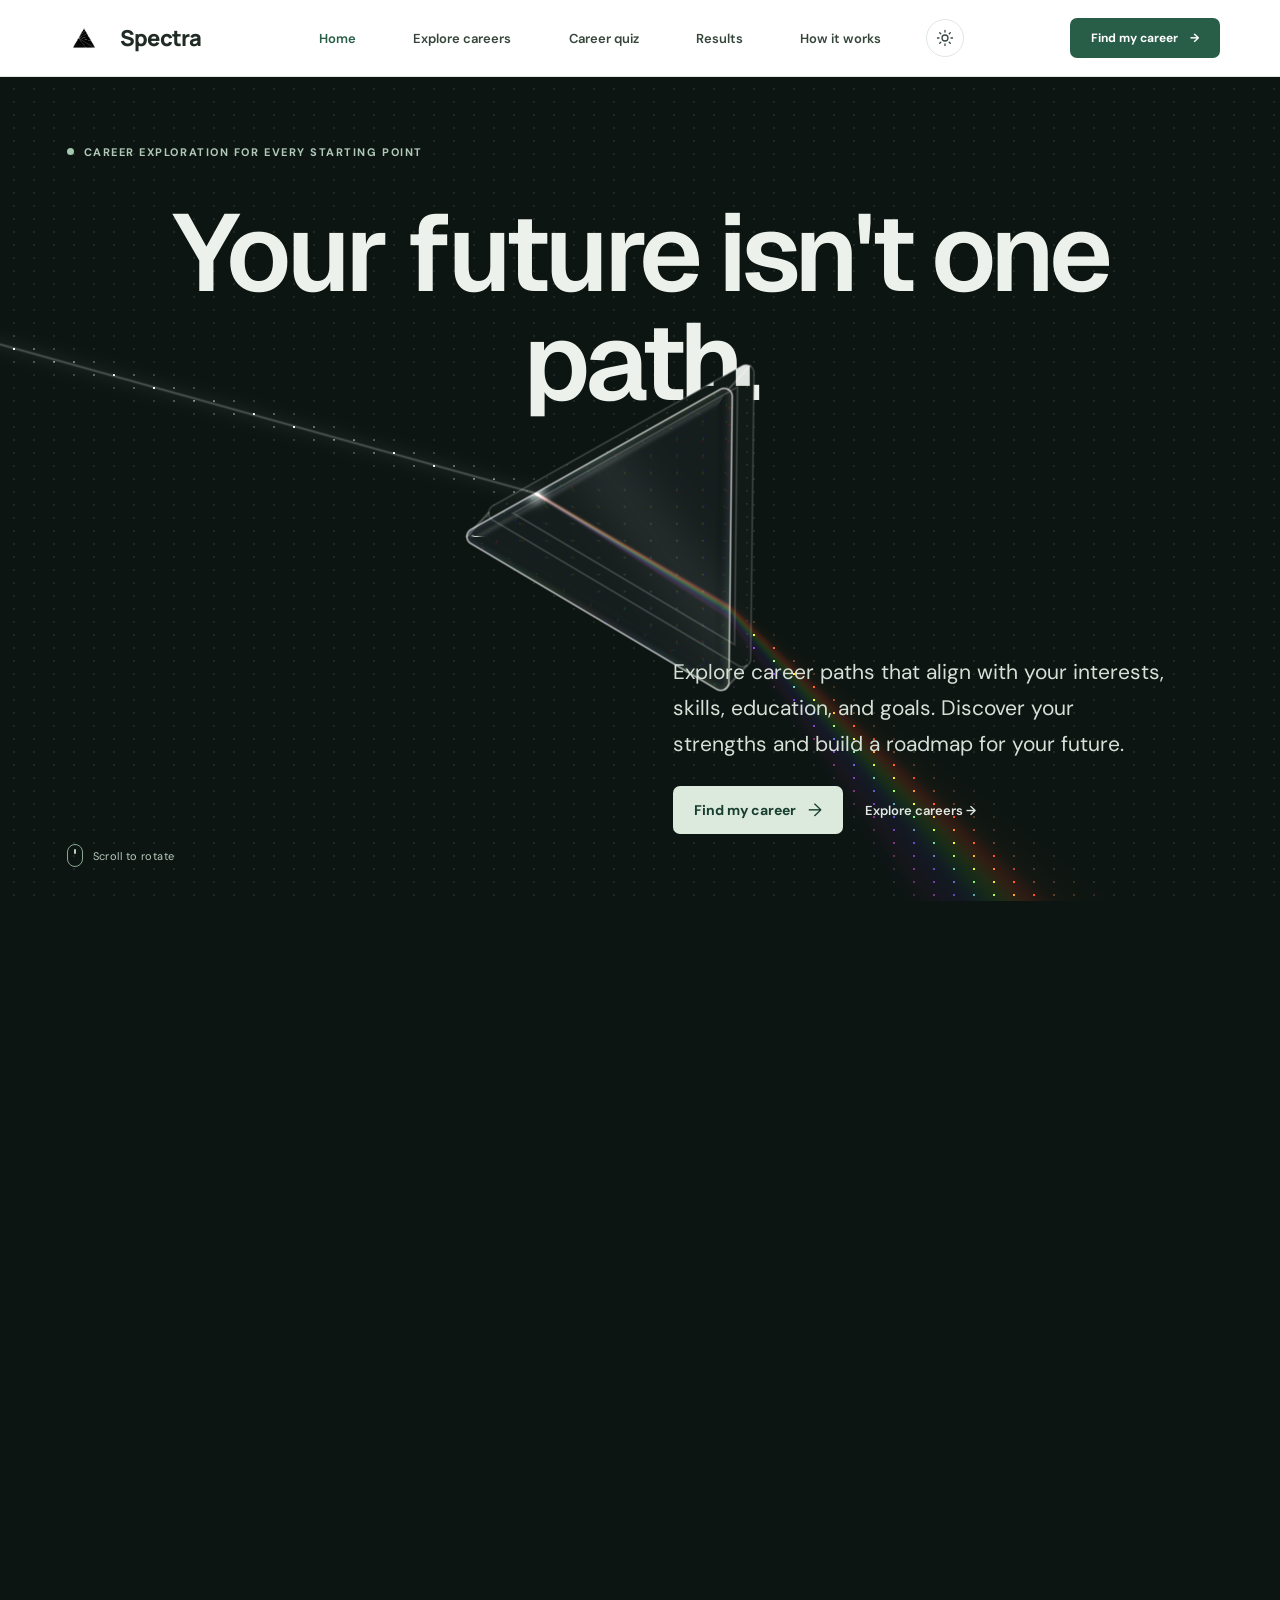
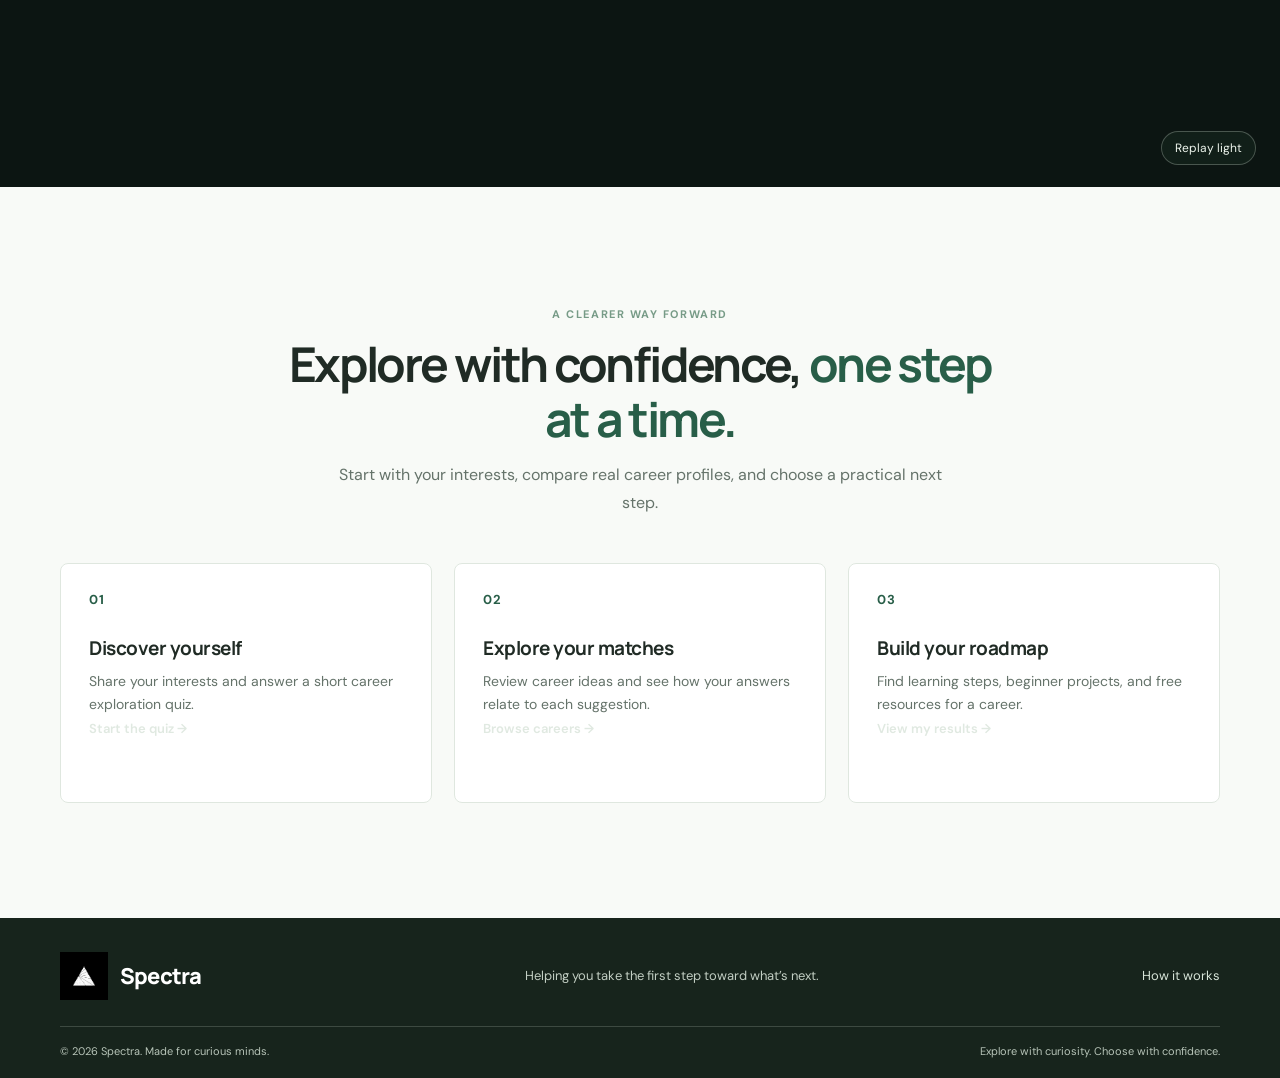
==== commit f493499e: "Update AI Career Navigator project" ====
--- a/index.html
+++ b/index.html
@@ -100,5 +100,7 @@
     </div>
     <div class="container footer-bottom"><span>© <span id="current-year">2026</span> Spectra. Made for curious minds.</span><span>Explore with curiosity. Choose with confidence.</span></div>
   </footer>
+  <script src="https://cdn.botpress.cloud/webchat/v5.0/inject.js"></script>
+  <script src="https://files.bpcontent.cloud/2026/10/23/18/20261023184047-CG2Y98YD.js" defer></script>
 </body>
 </html>
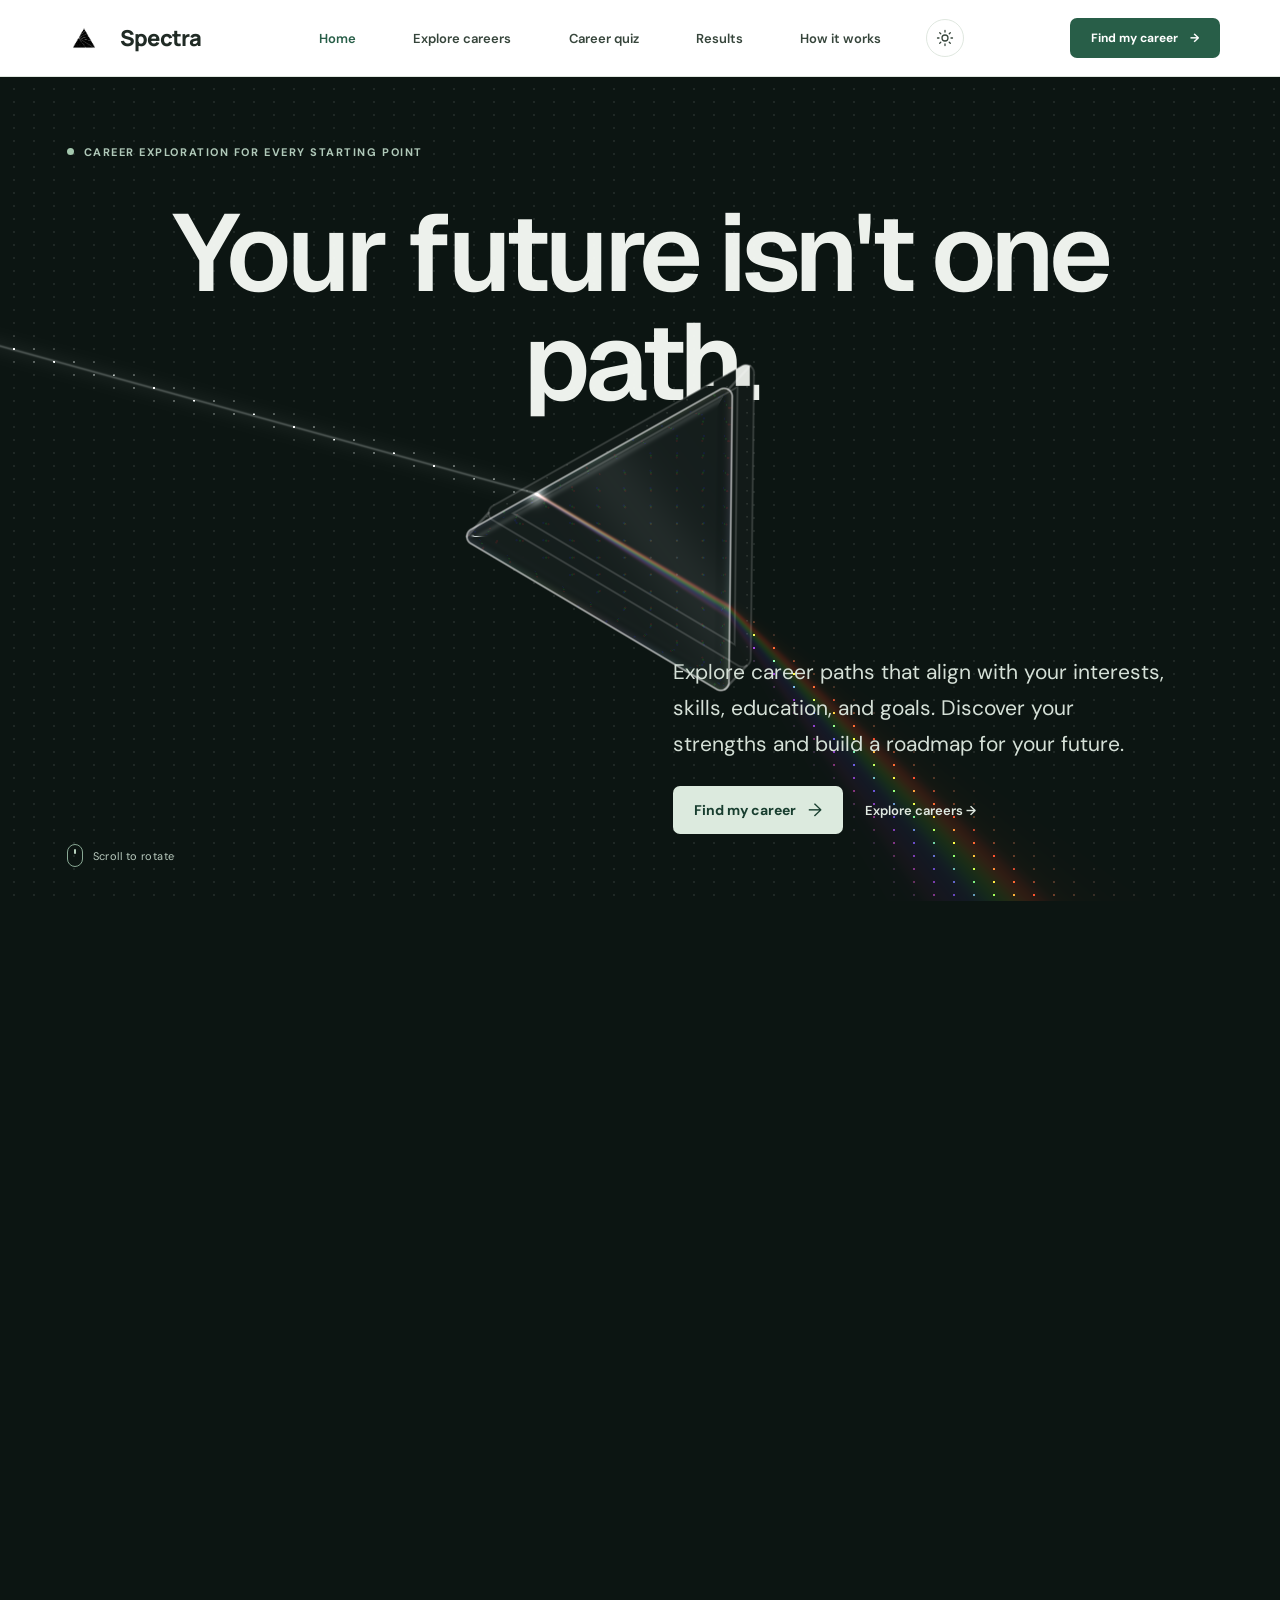
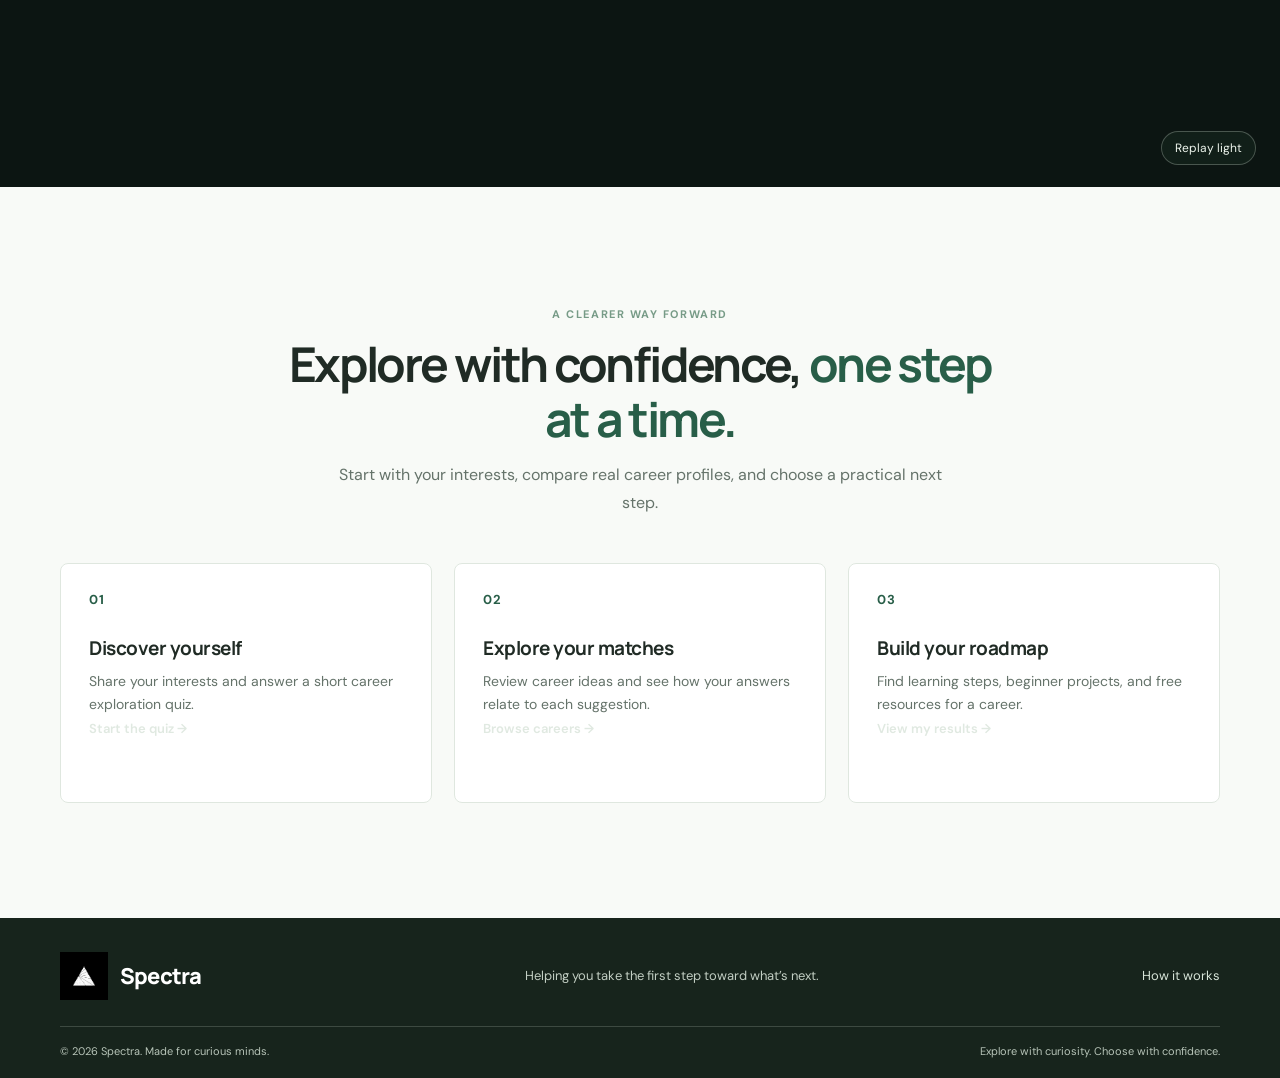
==== commit fa336d85: "Update AI Career Navigator project" ====
--- a/index.html
+++ b/index.html
@@ -102,5 +102,22 @@
   </footer>
   <script src="https://cdn.botpress.cloud/webchat/v5.0/inject.js"></script>
   <script src="https://files.bpcontent.cloud/2026/10/23/18/20261023184047-CG2Y98YD.js" defer></script>
+  <script>
+    const resizeBotpressLauncher = () => {
+      const shadowRoot = document.querySelector("#fab-root")?.shadowRoot;
+      if (!shadowRoot || shadowRoot.querySelector("#spectra-botpress-launcher-size")) return false;
+      const style = document.createElement("style");
+      style.id = "spectra-botpress-launcher-size";
+      style.textContent = ".bpFab { width: 52px !important; height: 52px !important; }";
+      shadowRoot.append(style);
+      return true;
+    };
+
+    const botpressLauncherObserver = new MutationObserver(() => {
+      if (resizeBotpressLauncher()) botpressLauncherObserver.disconnect();
+    });
+    botpressLauncherObserver.observe(document.documentElement, { childList: true, subtree: true });
+    if (resizeBotpressLauncher()) botpressLauncherObserver.disconnect();
+  </script>
 </body>
 </html>
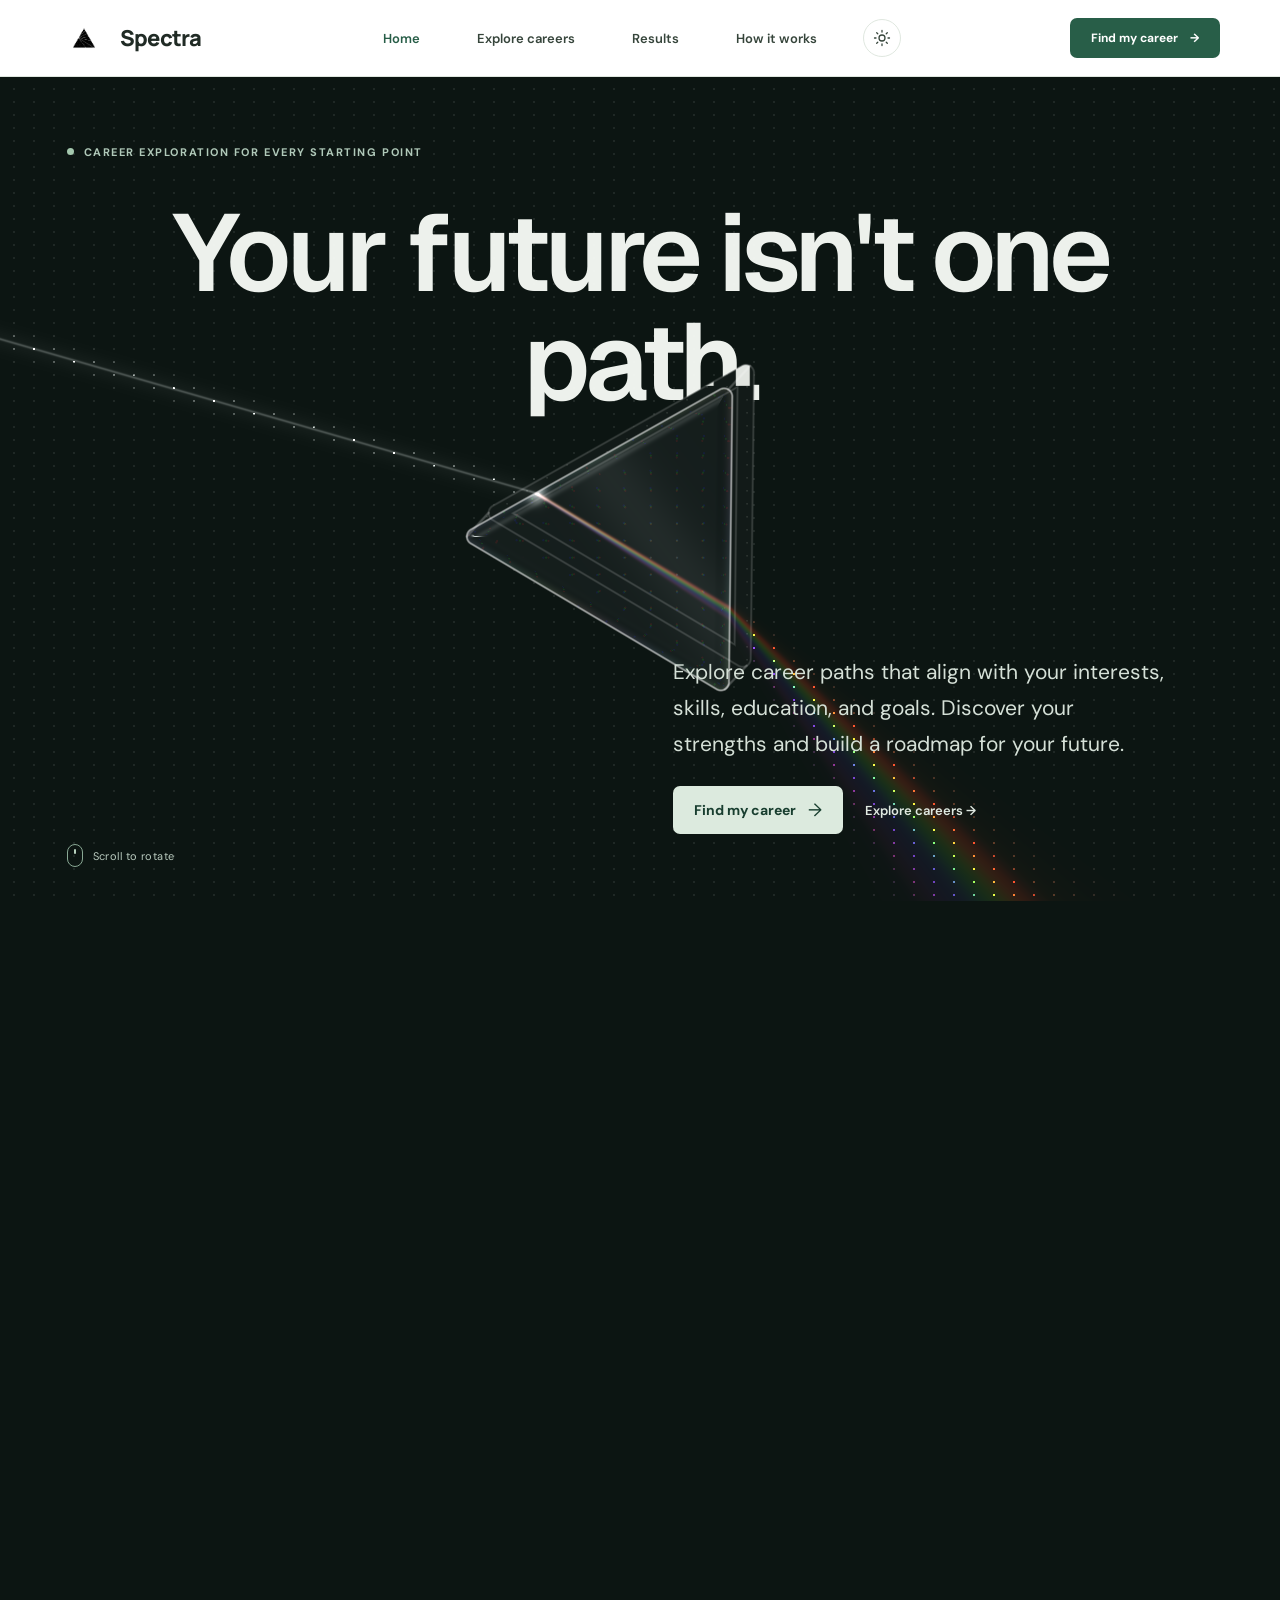
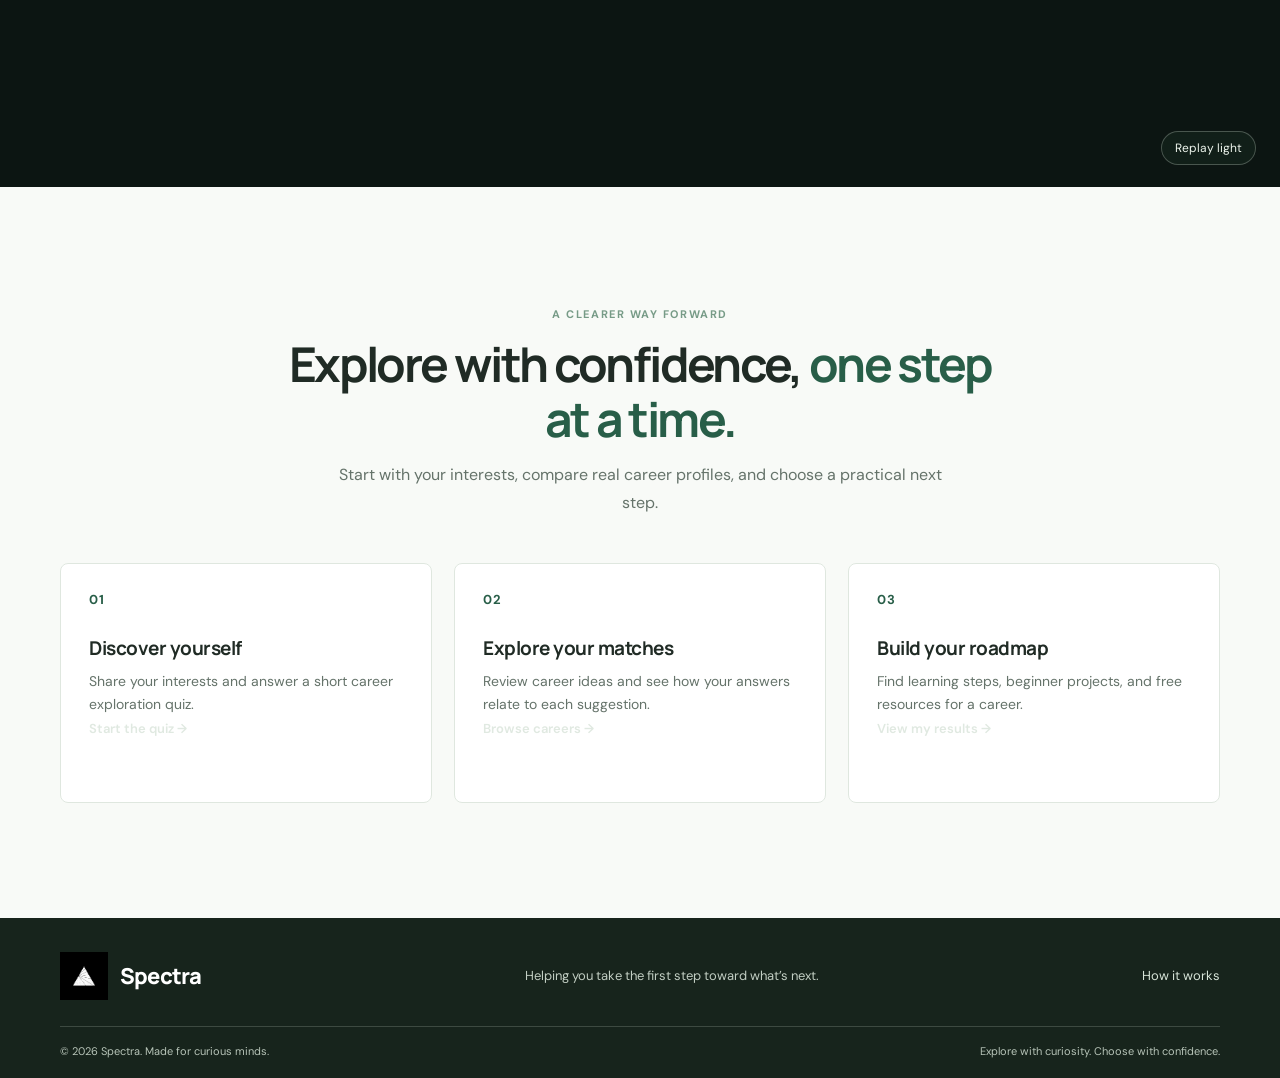
==== commit 1239bd4c: "Update AI Career Navigator project" ====
--- a/index.html
+++ b/index.html
@@ -42,7 +42,6 @@
         <span class="nav-hover-bg" aria-hidden="true"></span>
         <a class="nav-link" href="index.html">Home</a>
         <a class="nav-link" href="careers.html">Explore careers</a>
-        <a class="nav-link" href="quiz.html">Career quiz</a>
         <a class="nav-link" href="results.html">Results</a>
         <a class="nav-link" href="about.html">How it works</a>
         <button class="theme-toggle" id="theme-toggle" type="button" aria-label="Switch theme" title="Switch theme">
@@ -50,7 +49,7 @@
           <svg class="theme-icon theme-icon-moon" viewBox="0 0 24 24" aria-hidden="true"><path d="M20.2 15.4A8.5 8.5 0 0 1 8.6 3.8 8.5 8.5 0 1 0 20.2 15.4Z"></path></svg>
         </button>
       </div>
-      <a class="button button-small button-primary nav-cta" href="quiz.html">Find my career <span aria-hidden="true">→</span></a>
+      <a class="button button-small button-primary nav-cta" href="quiz.html?start=1">Find my career <span aria-hidden="true">→</span></a>
     </nav>
   </header>
   <main>
@@ -63,7 +62,7 @@
           <div class="prism-bottom-copy">
             <p class="hero-description">Explore career paths that align with your interests, skills, education, and goals. Discover your strengths and build a roadmap for your future.</p>
             <div class="hero-actions">
-              <a class="button button-primary explore-button" href="quiz.html">Find my career <span class="button-arrow" aria-hidden="true">→</span></a>
+              <a class="button button-primary explore-button" href="quiz.html?start=1">Find my career <span class="button-arrow" aria-hidden="true">→</span></a>
               <a class="text-link" href="careers.html">Explore careers <span aria-hidden="true">→</span></a>
             </div>
           </div>
@@ -80,7 +79,7 @@
           <p>Start with your interests, compare real career profiles, and choose a practical next step.</p>
         </div>
         <div class="steps-grid">
-          <article class="step-card"><div class="step-number">01</div><h3>Discover yourself</h3><p>Share your interests and answer a short career exploration quiz.</p><a class="text-link" href="quiz.html">Start the quiz →</a></article>
+          <article class="step-card"><div class="step-number">01</div><h3>Discover yourself</h3><p>Share your interests and answer a short career exploration quiz.</p><a class="text-link" href="quiz.html?start=1">Start the quiz →</a></article>
           <article class="step-card"><div class="step-number">02</div><h3>Explore your matches</h3><p>Review career ideas and see how your answers relate to each suggestion.</p><a class="text-link" href="careers.html">Browse careers →</a></article>
           <article class="step-card"><div class="step-number">03</div><h3>Build your roadmap</h3><p>Find learning steps, beginner projects, and free resources for a career.</p><a class="text-link" href="results.html">View my results →</a></article>
         </div>
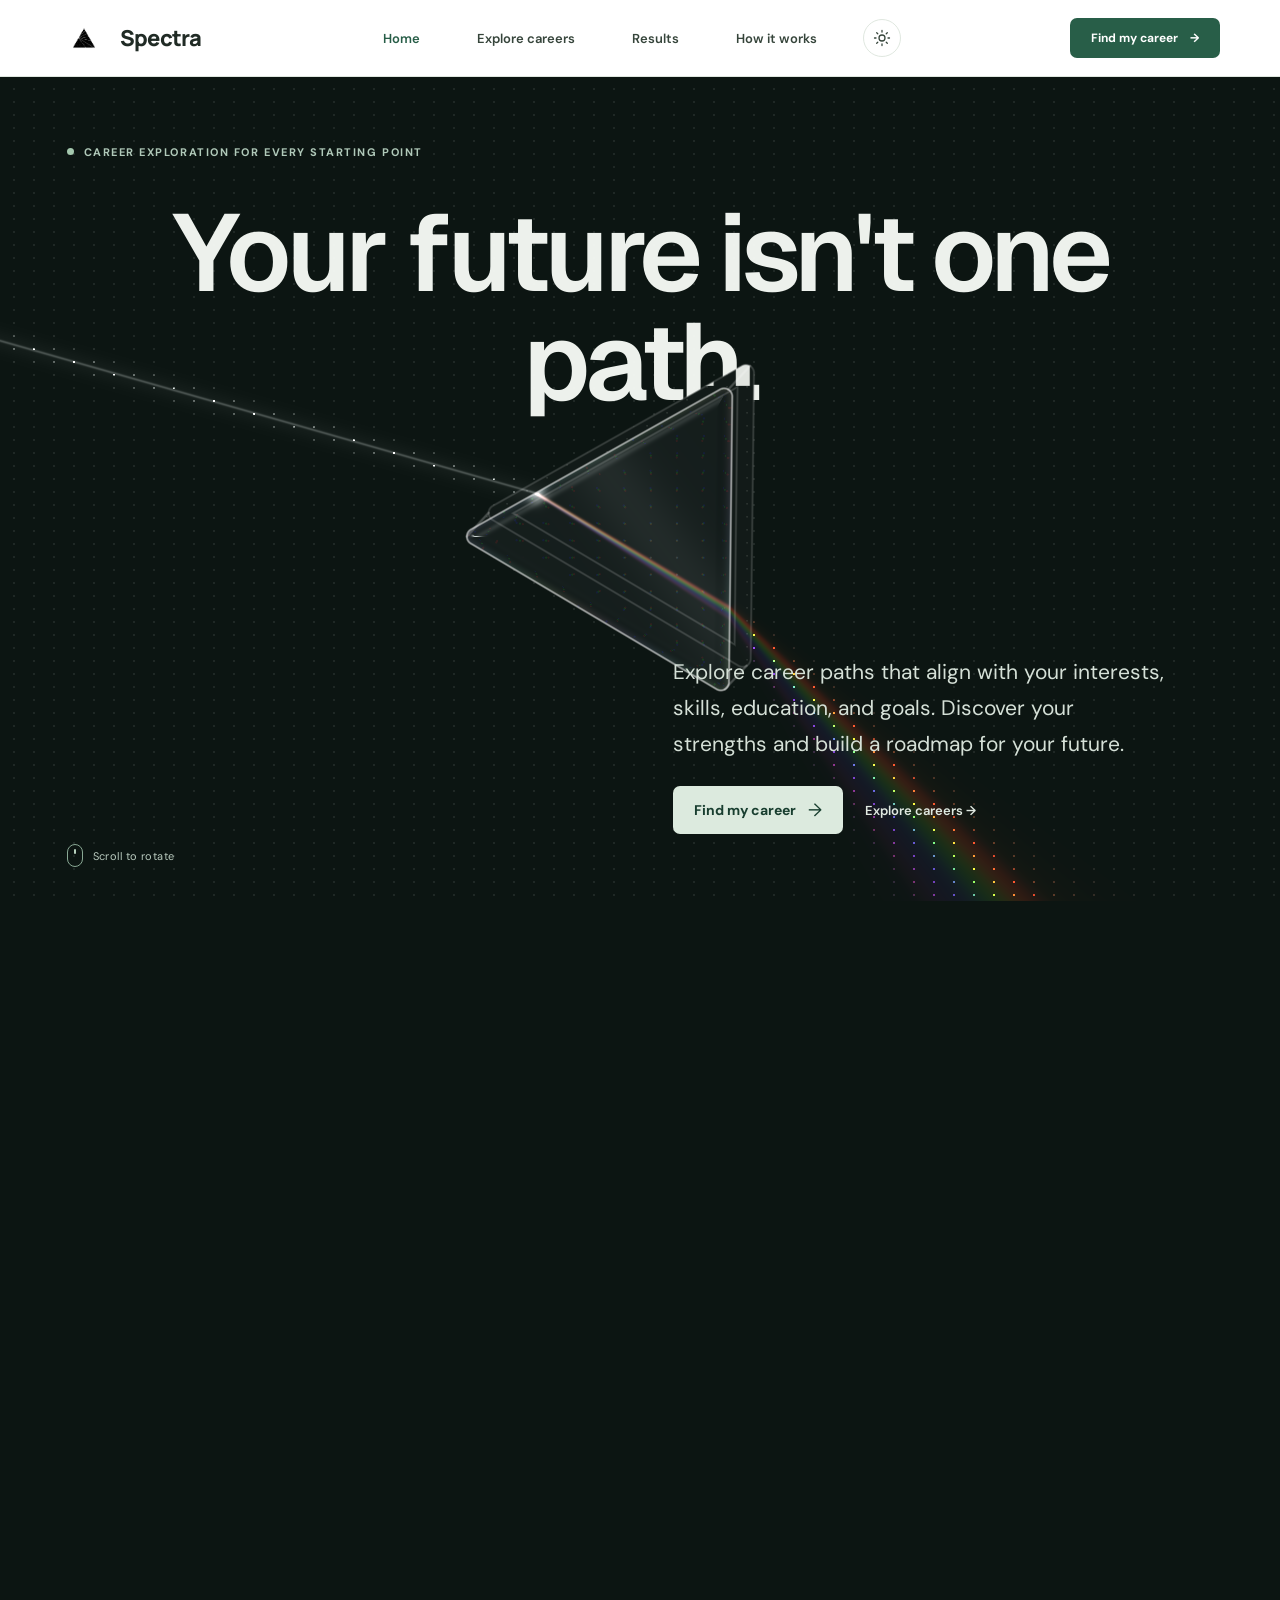
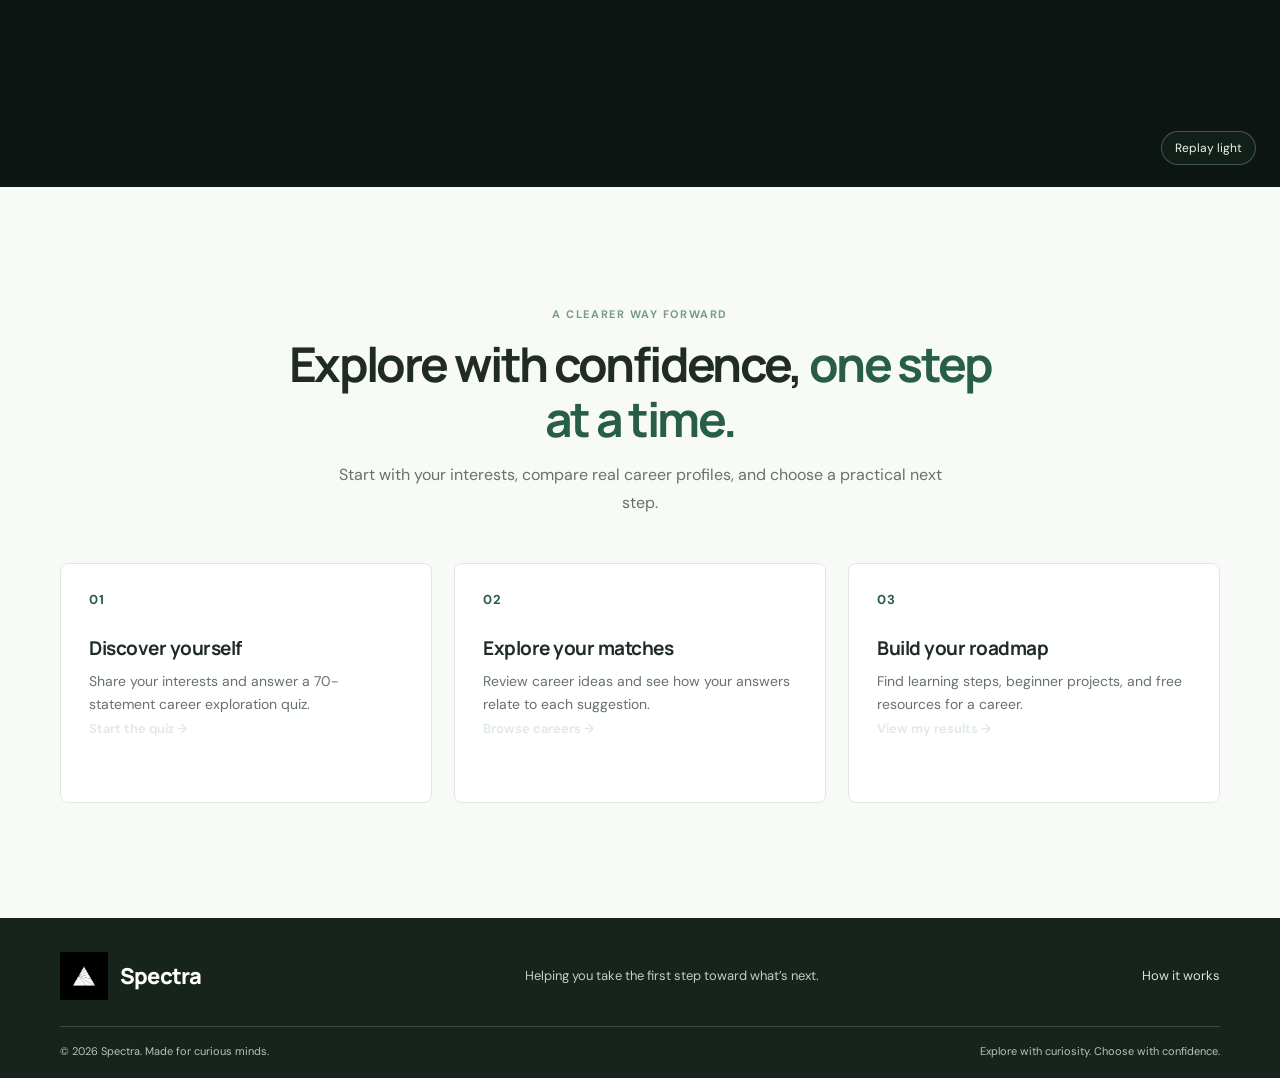
==== commit 5011b158: "Update AI Career Navigator project" ====
--- a/index.html
+++ b/index.html
@@ -79,7 +79,7 @@
           <p>Start with your interests, compare real career profiles, and choose a practical next step.</p>
         </div>
         <div class="steps-grid">
-          <article class="step-card"><div class="step-number">01</div><h3>Discover yourself</h3><p>Share your interests and answer a short career exploration quiz.</p><a class="text-link" href="quiz.html?start=1">Start the quiz →</a></article>
+          <article class="step-card"><div class="step-number">01</div><h3>Discover yourself</h3><p>Share your interests and answer a 70-statement career exploration quiz.</p><a class="text-link" href="quiz.html?start=1">Start the quiz →</a></article>
           <article class="step-card"><div class="step-number">02</div><h3>Explore your matches</h3><p>Review career ideas and see how your answers relate to each suggestion.</p><a class="text-link" href="careers.html">Browse careers →</a></article>
           <article class="step-card"><div class="step-number">03</div><h3>Build your roadmap</h3><p>Find learning steps, beginner projects, and free resources for a career.</p><a class="text-link" href="results.html">View my results →</a></article>
         </div>
--- a/style.css
+++ b/style.css
@@ -715,6 +715,15 @@
   font-size: 13px;
 }
 
+.quiz-intro-message {
+  margin: 0 0 22px;
+  color: var(--ink);
+  font-family: var(--heading-font);
+  font-size: clamp(22px, 3.5vw, 30px);
+  font-weight: 700;
+  letter-spacing: -0.04em;
+}
+
 .quiz-progress-row {
   display: flex;
   justify-content: space-between;
@@ -818,12 +827,23 @@
 }
 
 .likert-dot {
-  width: 20px;
-  height: 20px;
+  width: 28px;
+  height: 28px;
   border: 2px solid #9aab9e;
   border-radius: 50%;
   background: #fff;
   transition: background-color 120ms ease, border-color 120ms ease, box-shadow 120ms ease;
+}
+
+.likert-point-2 .likert-dot,
+.likert-point-4 .likert-dot {
+  width: 23px;
+  height: 23px;
+}
+
+.likert-point-3 .likert-dot {
+  width: 18px;
+  height: 18px;
 }
 
 .likert-point:hover .likert-dot {
@@ -1562,8 +1582,19 @@
   }
 
   .likert-dot {
-    width: 19px;
-    height: 19px;
+    width: 26px;
+    height: 26px;
+  }
+
+  .likert-point-2 .likert-dot,
+  .likert-point-4 .likert-dot {
+    width: 22px;
+    height: 22px;
+  }
+
+  .likert-point-3 .likert-dot {
+    width: 18px;
+    height: 18px;
   }
 
   .dashboard-grid {
@@ -1635,18 +1666,28 @@
   --ink: #e6eee8;
   --ink-soft: #c6d3c9;
   --muted: #a4b2a8;
-  --green: #91c5a3;
-  --green-dark: #a8d4b4;
+  --green: #8bc5a0;
+  --green-dark: #a6d6b5;
   --teal: #80c4b9;
-  --sage: #243329;
-  --paper: #101713;
-  --surface: #18221b;
-  --line: #2b3a30;
-  --line-strong: #405346;
+  --sage: #171717;
+  --paper: #000;
+  --surface: #111;
+  --line: #2a2a2a;
+  --line-strong: #414141;
 }
 
 [data-theme="dark"] .site-header {
-  background: rgb(20 30 24 / 96%);
+  background: rgb(10 10 10 / 96%);
+}
+
+[data-theme="dark"] .prism-hero,
+[data-theme="dark"] .prism-stage {
+  background: #000;
+  --prism-background: #000;
+}
+
+[data-theme="dark"] .site-footer {
+  background: #000;
 }
 
 [data-theme="dark"] .button-outline:hover,
@@ -1654,7 +1695,7 @@
 [data-theme="dark"] .quiz-section,
 [data-theme="dark"] .roadmap-panel,
 [data-theme="dark"] .reflection-panel {
-  background: #202d24;
+  background: #171717;
 }
 
 [data-theme="dark"] .step-card,
@@ -1685,7 +1726,7 @@
 [data-theme="dark"] .match-badge,
 [data-theme="dark"] .career-match,
 [data-theme="dark"] .final-cta {
-  background: #26372b;
+  background: #202020;
   color: var(--green-dark);
 }
 
@@ -1706,7 +1747,7 @@
 
 [data-theme="dark"] .quiz-progress,
 [data-theme="dark"] .quiz-progress::-webkit-progress-bar {
-  background: #2b3a30;
+  background: #292929;
 }
 
 [data-theme="dark"] .nav-links a {
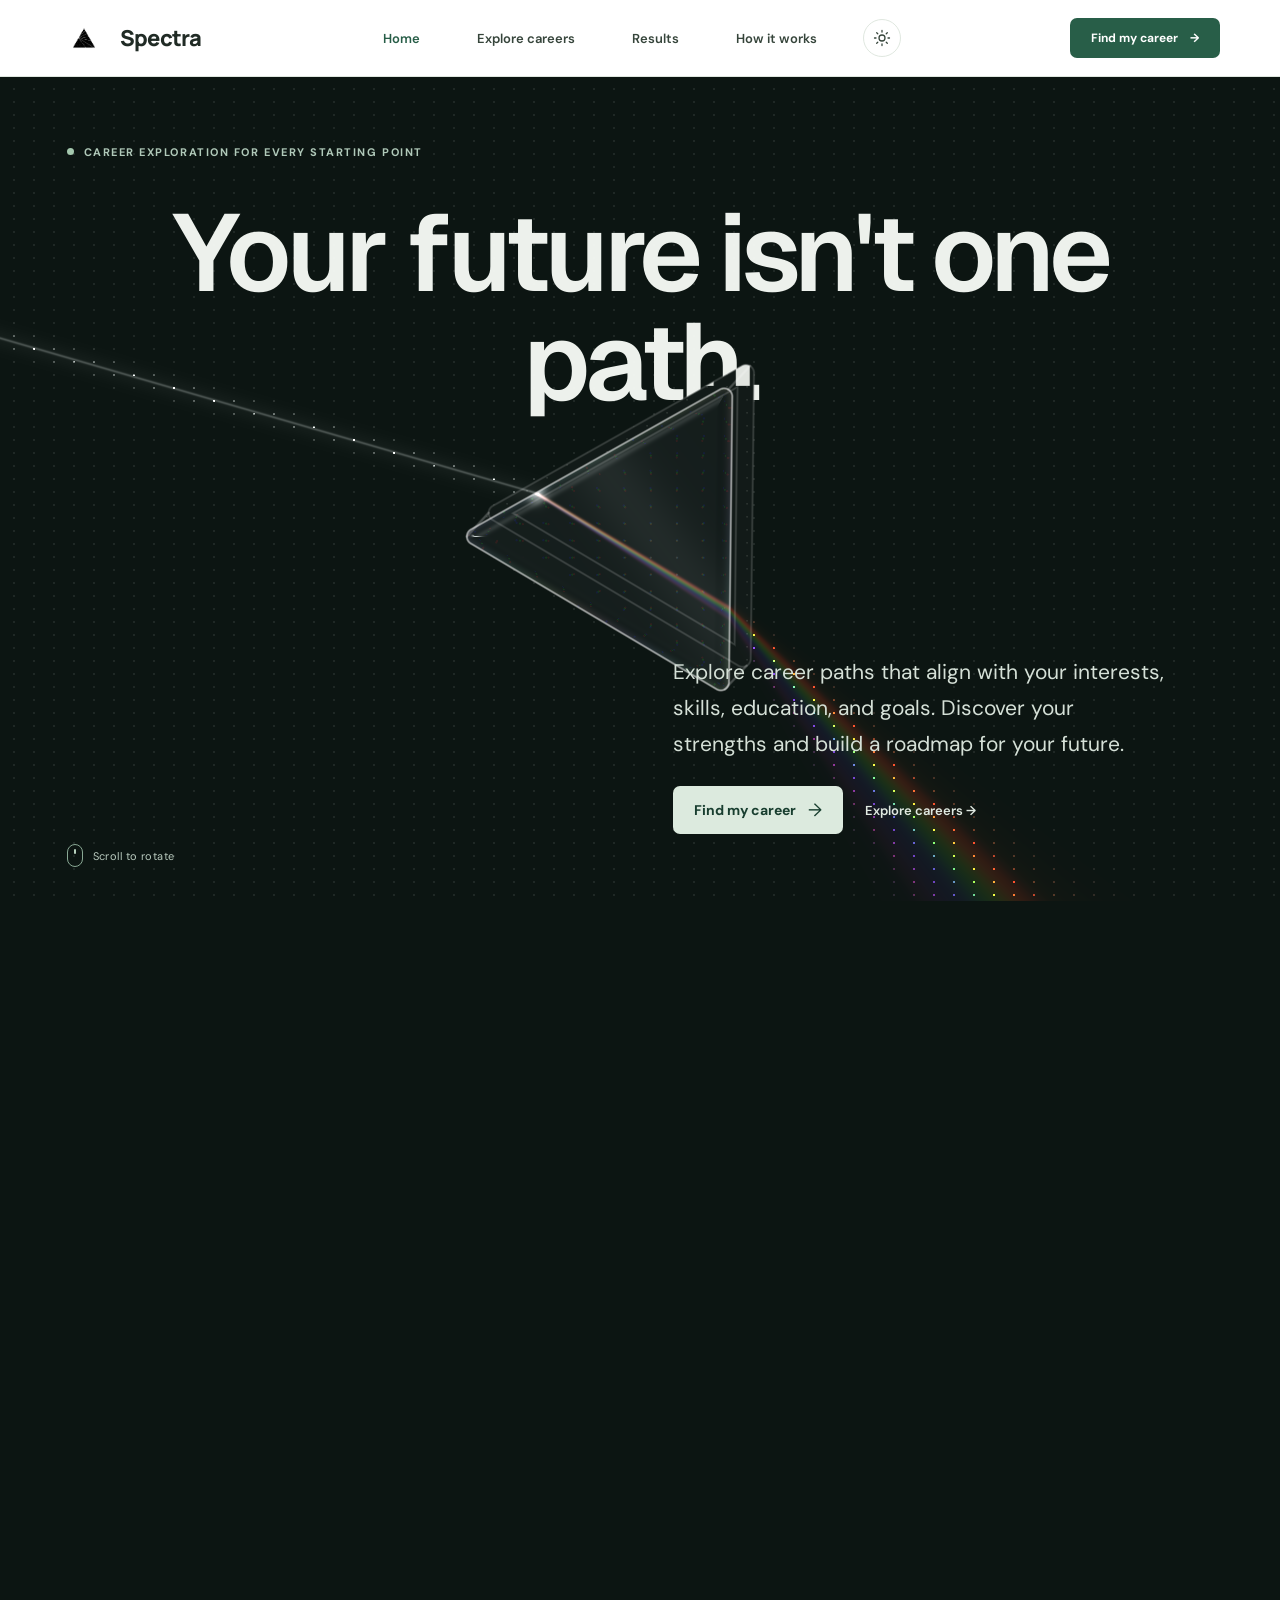
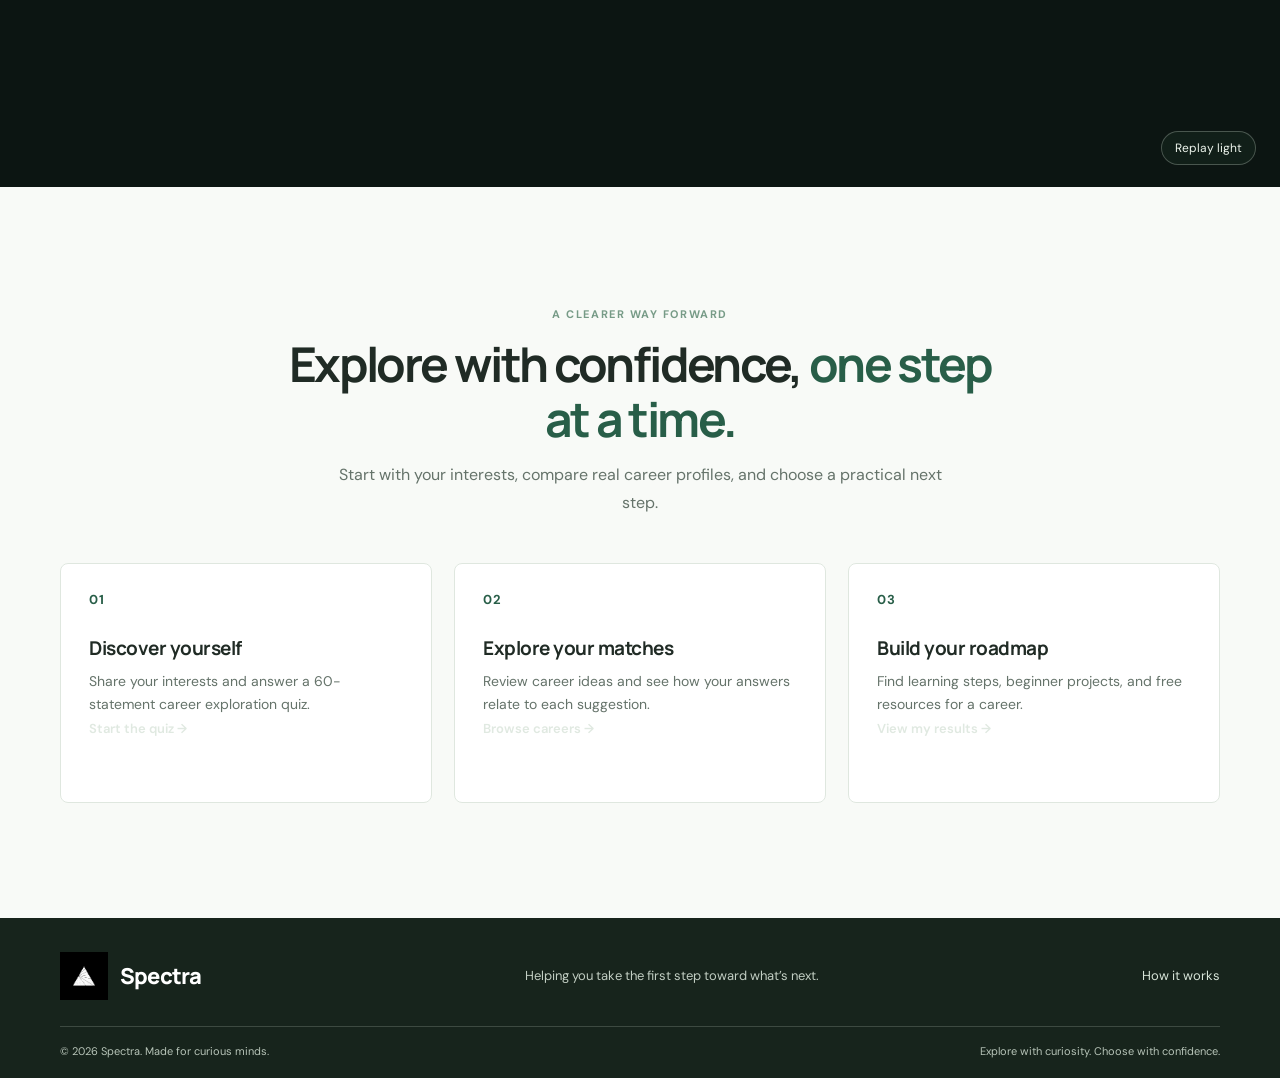
==== commit 8cd45c27: "Update AI Career Navigator project" ====
--- a/index.html
+++ b/index.html
@@ -79,7 +79,7 @@
           <p>Start with your interests, compare real career profiles, and choose a practical next step.</p>
         </div>
         <div class="steps-grid">
-          <article class="step-card"><div class="step-number">01</div><h3>Discover yourself</h3><p>Share your interests and answer a 70-statement career exploration quiz.</p><a class="text-link" href="quiz.html?start=1">Start the quiz →</a></article>
+          <article class="step-card"><div class="step-number">01</div><h3>Discover yourself</h3><p>Share your interests and answer a 60-statement career exploration quiz.</p><a class="text-link" href="quiz.html?start=1">Start the quiz →</a></article>
           <article class="step-card"><div class="step-number">02</div><h3>Explore your matches</h3><p>Review career ideas and see how your answers relate to each suggestion.</p><a class="text-link" href="careers.html">Browse careers →</a></article>
           <article class="step-card"><div class="step-number">03</div><h3>Build your roadmap</h3><p>Find learning steps, beginner projects, and free resources for a career.</p><a class="text-link" href="results.html">View my results →</a></article>
         </div>
--- a/style.css
+++ b/style.css
@@ -932,7 +932,7 @@
 
 .dashboard-grid {
   display: grid;
-  grid-template-columns: repeat(2, minmax(0, 1fr));
+  grid-template-columns: repeat(3, minmax(0, 1fr));
   gap: 14px;
 }
 
@@ -941,7 +941,32 @@
   padding: 20px;
   border: 1px solid var(--line);
   border-radius: 7px;
-  background: #fff;
+  background: var(--surface);
+}
+
+.results-dashboard .results-insights > .dashboard-panel:first-child {
+  border-top: 3px solid #2f9eaa;
+  background: linear-gradient(145deg, rgb(47 158 170 / 10%), var(--surface) 62%);
+}
+
+.results-dashboard .results-insights > .dashboard-panel:last-child {
+  border-top: 3px solid #8764cf;
+  background: linear-gradient(145deg, rgb(135 100 207 / 10%), var(--surface) 62%);
+}
+
+.results-dashboard .dashboard-grid > .dashboard-panel:nth-child(1) {
+  border-top: 3px solid #e58a45;
+  background: linear-gradient(145deg, rgb(229 138 69 / 10%), var(--surface) 64%);
+}
+
+.results-dashboard .dashboard-grid > .dashboard-panel:nth-child(2) {
+  border-top: 3px solid #d56491;
+  background: linear-gradient(145deg, rgb(213 100 145 / 10%), var(--surface) 64%);
+}
+
+.results-dashboard .dashboard-grid > .dashboard-panel:nth-child(3) {
+  border-top: 3px solid #557fd1;
+  background: linear-gradient(145deg, rgb(85 127 209 / 10%), var(--surface) 64%);
 }
 
 .dashboard-panel h3 {
@@ -967,6 +992,226 @@
 .dashboard-panel li + li,
 .career-details li + li {
   margin-top: 7px;
+}
+
+.results-insights {
+  display: grid;
+  grid-template-columns: minmax(0, 1.2fr) minmax(0, 0.8fr);
+  gap: 16px;
+}
+
+.insight-panel {
+  padding: clamp(18px, 3vw, 26px);
+}
+
+.insight-heading {
+  display: flex;
+  align-items: flex-start;
+  justify-content: space-between;
+  gap: 16px;
+}
+
+.insight-heading .eyebrow {
+  color: var(--green);
+  font-size: 10px;
+  font-weight: 700;
+  letter-spacing: 0.12em;
+}
+
+.insight-heading h3 {
+  margin: 7px 0 0;
+  font-family: var(--heading-font);
+  font-size: 19px;
+  letter-spacing: -0.03em;
+}
+
+.insight-count {
+  flex: 0 0 auto;
+  padding: 7px 9px;
+  border-radius: 999px;
+  background: var(--sage);
+  color: var(--green-dark);
+  font-size: 10px;
+  font-weight: 700;
+  letter-spacing: 0.04em;
+}
+
+.insight-description,
+.chart-footnote {
+  color: var(--muted);
+  font-size: 12px;
+  line-height: 1.65;
+}
+
+.insight-description {
+  margin: 12px 0 20px;
+}
+
+.interest-score-list {
+  display: grid;
+  gap: 15px;
+}
+
+.interest-score {
+  display: grid;
+  gap: 6px;
+}
+
+.interest-score-label {
+  display: flex;
+  justify-content: space-between;
+  gap: 12px;
+  color: var(--ink-soft);
+  font-size: 12px;
+  text-transform: capitalize;
+}
+
+.interest-score-label strong {
+  color: var(--score-end, var(--green-dark));
+  font-variant-numeric: tabular-nums;
+}
+
+.interest-score:nth-child(6n + 1) { --score-start: #2f9eaa; --score-end: #287c86; }
+.interest-score:nth-child(6n + 2) { --score-start: #8764cf; --score-end: #6d4bb0; }
+.interest-score:nth-child(6n + 3) { --score-start: #e58a45; --score-end: #bb6428; }
+.interest-score:nth-child(6n + 4) { --score-start: #d56491; --score-end: #b24773; }
+.interest-score:nth-child(6n + 5) { --score-start: #557fd1; --score-end: #3d62ad; }
+.interest-score:nth-child(6n) { --score-start: #56a66f; --score-end: #367b4e; }
+
+.interest-score-track {
+  position: relative;
+  height: 9px;
+  overflow: hidden;
+  border-radius: 999px;
+  background: var(--sage);
+}
+
+.interest-score-track::after {
+  position: absolute;
+  top: 0;
+  bottom: 0;
+  left: 50%;
+  width: 2px;
+  background: var(--muted);
+  content: "";
+  opacity: 0.6;
+}
+
+.interest-score-fill {
+  display: block;
+  width: var(--score-width);
+  height: 100%;
+  border-radius: inherit;
+  background: linear-gradient(90deg, var(--score-start, var(--teal)), var(--score-end, var(--green)));
+}
+
+.interest-score-detail {
+  color: var(--muted);
+  font-size: 10px;
+}
+
+.chart-footnote {
+  margin: 18px 0 0;
+  padding-top: 12px;
+  border-top: 1px solid var(--line);
+  font-size: 11px;
+}
+
+.rating-chart {
+  display: grid;
+  grid-template-columns: 28px minmax(0, 1fr);
+  gap: 10px;
+  height: 185px;
+  margin: 8px 0 0;
+}
+
+.rating-chart-axis {
+  display: flex;
+  flex-direction: column;
+  justify-content: space-between;
+  padding: 4px 0 25px;
+  color: var(--muted);
+  font-size: 10px;
+  text-align: right;
+}
+
+.rating-chart-bars {
+  display: grid;
+  grid-template-columns: repeat(5, minmax(0, 1fr));
+  gap: clamp(8px, 2vw, 18px);
+  border-bottom: 1px solid var(--line-strong);
+  background: repeating-linear-gradient(to bottom, transparent 0, transparent calc(50% - 1px), var(--line) 50%, transparent calc(50% + 1px));
+}
+
+.rating-chart-column {
+  display: grid;
+  min-width: 0;
+  grid-template-rows: 20px minmax(0, 1fr) 24px;
+  justify-items: center;
+  gap: 4px;
+}
+
+.rating-chart-count {
+  color: var(--ink-soft);
+  font-size: 10px;
+  font-variant-numeric: tabular-nums;
+}
+
+.rating-chart-track {
+  display: flex;
+  width: min(100%, 36px);
+  height: 100%;
+  align-items: flex-end;
+  overflow: hidden;
+  border-radius: 6px 6px 0 0;
+}
+
+.rating-chart-bar {
+  display: block;
+  width: 100%;
+  height: var(--bar-height);
+  min-height: 0;
+  border-radius: 6px 6px 0 0;
+  background: var(--teal);
+  transition: height 350ms ease;
+}
+
+.rating-chart-bar-1,
+.rating-chart-bar-1 {
+  background: #dc6470;
+}
+
+.rating-chart-bar-2 {
+  background: #e79543;
+}
+
+.rating-chart-bar-3 {
+  background: #d0a832;
+}
+
+.rating-chart-bar-4 {
+  background: #2f9eaa;
+}
+
+.rating-chart-bar-5 {
+  background: #8764cf;
+}
+
+.rating-chart-label {
+  color: var(--muted);
+  font-size: 11px;
+  font-weight: 700;
+}
+
+.rating-legend {
+  display: grid;
+  grid-template-columns: repeat(5, minmax(0, 1fr));
+  gap: 4px;
+  margin-top: 10px;
+  color: var(--muted);
+  font-size: 9px;
+  line-height: 1.35;
+  text-align: center;
 }
 
 .answer-review {
@@ -1163,6 +1408,47 @@
 .career-details li {
   font-size: 12px;
   line-height: 1.65;
+}
+
+.career-market-snapshot {
+  margin-top: 16px;
+  padding: 14px;
+  border: 1px solid var(--line);
+  border-radius: 7px;
+  background: var(--sage);
+}
+
+.career-market-snapshot h4 {
+  margin-top: 0;
+}
+
+.career-market-snapshot dl {
+  display: grid;
+  gap: 8px;
+  margin: 0;
+}
+
+.career-market-snapshot dl > div {
+  display: grid;
+  grid-template-columns: minmax(110px, 0.8fr) minmax(0, 1.2fr);
+  gap: 12px;
+}
+
+.career-market-snapshot dt {
+  color: var(--muted);
+  font-size: 12px;
+}
+
+.career-market-snapshot dd {
+  margin: 0;
+  color: var(--ink-soft);
+  font-size: 12px;
+  font-weight: 600;
+}
+
+.career-market-snapshot > p:last-child {
+  margin-bottom: 0;
+  font-size: 11px;
 }
 
 .career-details a {
@@ -1598,6 +1884,10 @@
   }
 
   .dashboard-grid {
+    grid-template-columns: 1fr;
+  }
+
+  .results-insights {
     grid-template-columns: 1fr;
   }
 
@@ -1745,6 +2035,42 @@
   box-shadow: inset 0 0 0 4px var(--surface);
 }
 
+[data-theme="dark"] .rating-chart-bar-3 {
+  background: #e0bd58;
+}
+
+[data-theme="dark"] .interest-score:nth-child(6n + 1) { --score-start: #63d0d8; --score-end: #45b6c0; }
+[data-theme="dark"] .interest-score:nth-child(6n + 2) { --score-start: #b89af4; --score-end: #a180e8; }
+[data-theme="dark"] .interest-score:nth-child(6n + 3) { --score-start: #ffb16f; --score-end: #f3944e; }
+[data-theme="dark"] .interest-score:nth-child(6n + 4) { --score-start: #f28ab1; --score-end: #e56e9b; }
+[data-theme="dark"] .interest-score:nth-child(6n + 5) { --score-start: #8fb1ff; --score-end: #7195ec; }
+[data-theme="dark"] .interest-score:nth-child(6n) { --score-start: #83d99c; --score-end: #62be7f; }
+
+[data-theme="dark"] .rating-chart-bar-1 { background: #f27f88; }
+[data-theme="dark"] .rating-chart-bar-2 { background: #ffb16f; }
+[data-theme="dark"] .rating-chart-bar-4 { background: #63d0d8; }
+[data-theme="dark"] .rating-chart-bar-5 { background: #b89af4; }
+
+[data-theme="dark"] .results-dashboard .results-insights > .dashboard-panel:first-child {
+  background: linear-gradient(145deg, rgb(69 182 192 / 13%), var(--surface) 62%);
+}
+
+[data-theme="dark"] .results-dashboard .results-insights > .dashboard-panel:last-child {
+  background: linear-gradient(145deg, rgb(161 128 232 / 13%), var(--surface) 62%);
+}
+
+[data-theme="dark"] .results-dashboard .dashboard-grid > .dashboard-panel:nth-child(1) {
+  background: linear-gradient(145deg, rgb(243 148 78 / 13%), var(--surface) 64%);
+}
+
+[data-theme="dark"] .results-dashboard .dashboard-grid > .dashboard-panel:nth-child(2) {
+  background: linear-gradient(145deg, rgb(229 110 155 / 13%), var(--surface) 64%);
+}
+
+[data-theme="dark"] .results-dashboard .dashboard-grid > .dashboard-panel:nth-child(3) {
+  background: linear-gradient(145deg, rgb(113 149 236 / 13%), var(--surface) 64%);
+}
+
 [data-theme="dark"] .quiz-progress,
 [data-theme="dark"] .quiz-progress::-webkit-progress-bar {
   background: #292929;
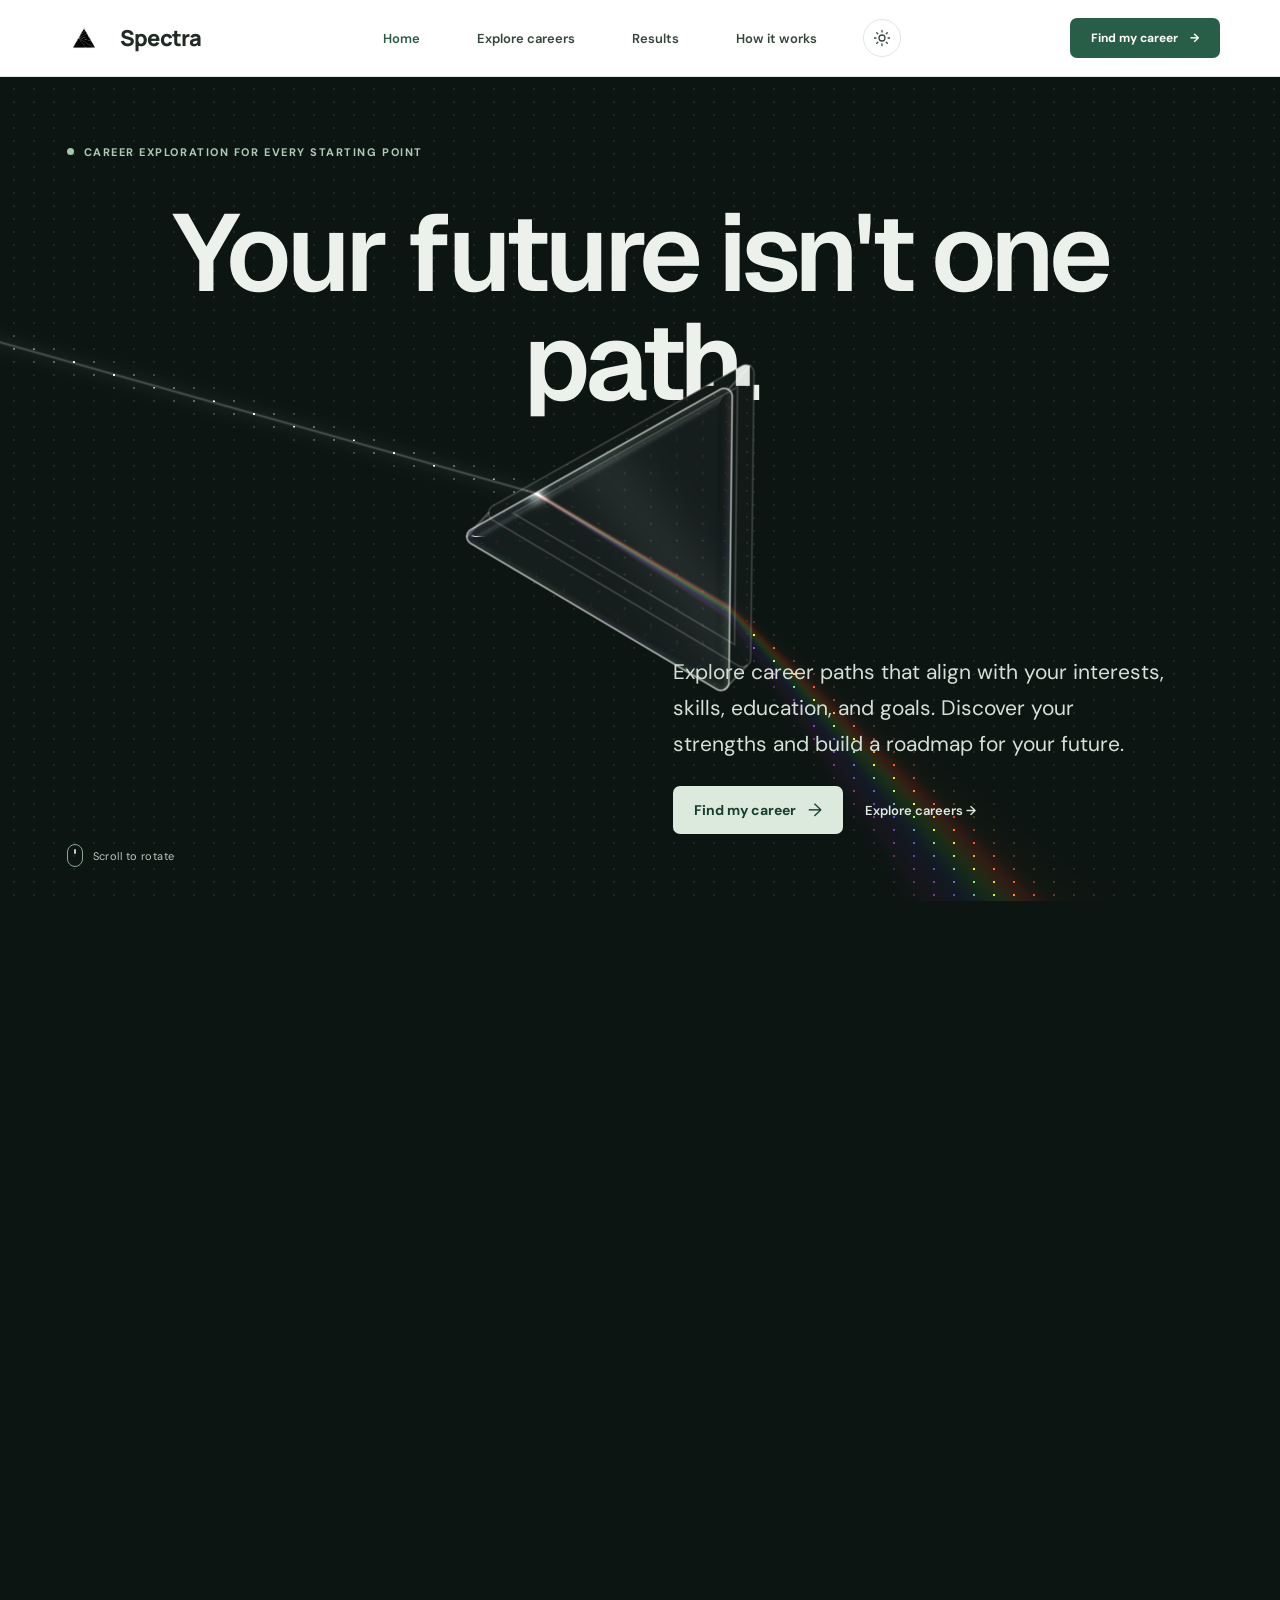
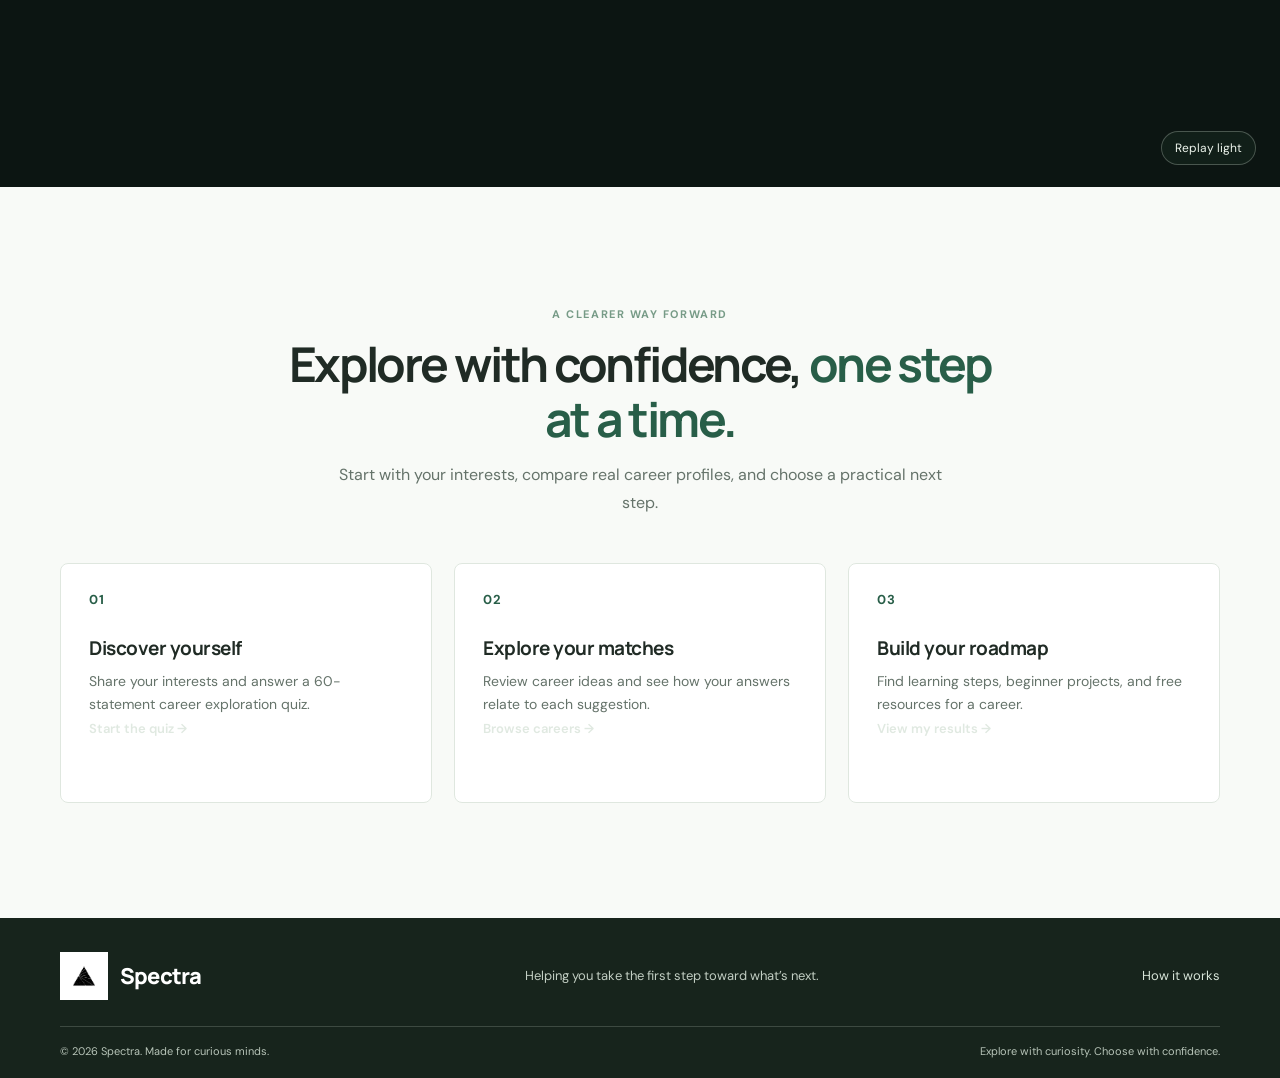
==== commit a6e6a3dc: "Update AI Career Navigator project" ====
--- a/index.html
+++ b/index.html
@@ -33,7 +33,7 @@
       <a class="brand" href="#home" aria-label="Spectra home">
         <span class="brand-mark" aria-hidden="true">
           <img class="brand-logo-light" src="logo-light.jpeg" alt="">
-          <img class="brand-logo-dark" src="logo-dark.jpeg" alt="">
+          <img class="brand-logo-dark" src="logo-dark2.jpg" alt="">
         </span>
         <span>Spectra</span>
       </a>
@@ -90,7 +90,8 @@
     <div class="container footer-main">
       <a class="brand footer-brand" href="#home" aria-label="Spectra home">
         <span class="brand-mark" aria-hidden="true">
-          <img class="brand-logo-dark" src="logo-dark.jpeg" alt="">
+          <img class="brand-logo-light" src="logo-light.jpeg" alt="">
+          <img class="brand-logo-dark" src="logo-dark2.jpg" alt="">
         </span>
         <span>Spectra</span>
       </a>
--- a/style.css
+++ b/style.css
@@ -135,8 +135,7 @@
   display: none;
 }
 
-[data-theme="dark"] .brand-mark img.brand-logo-dark,
-.footer-brand .brand-mark img.brand-logo-dark {
+[data-theme="dark"] .brand-mark img.brand-logo-dark {
   display: block;
 }
 
